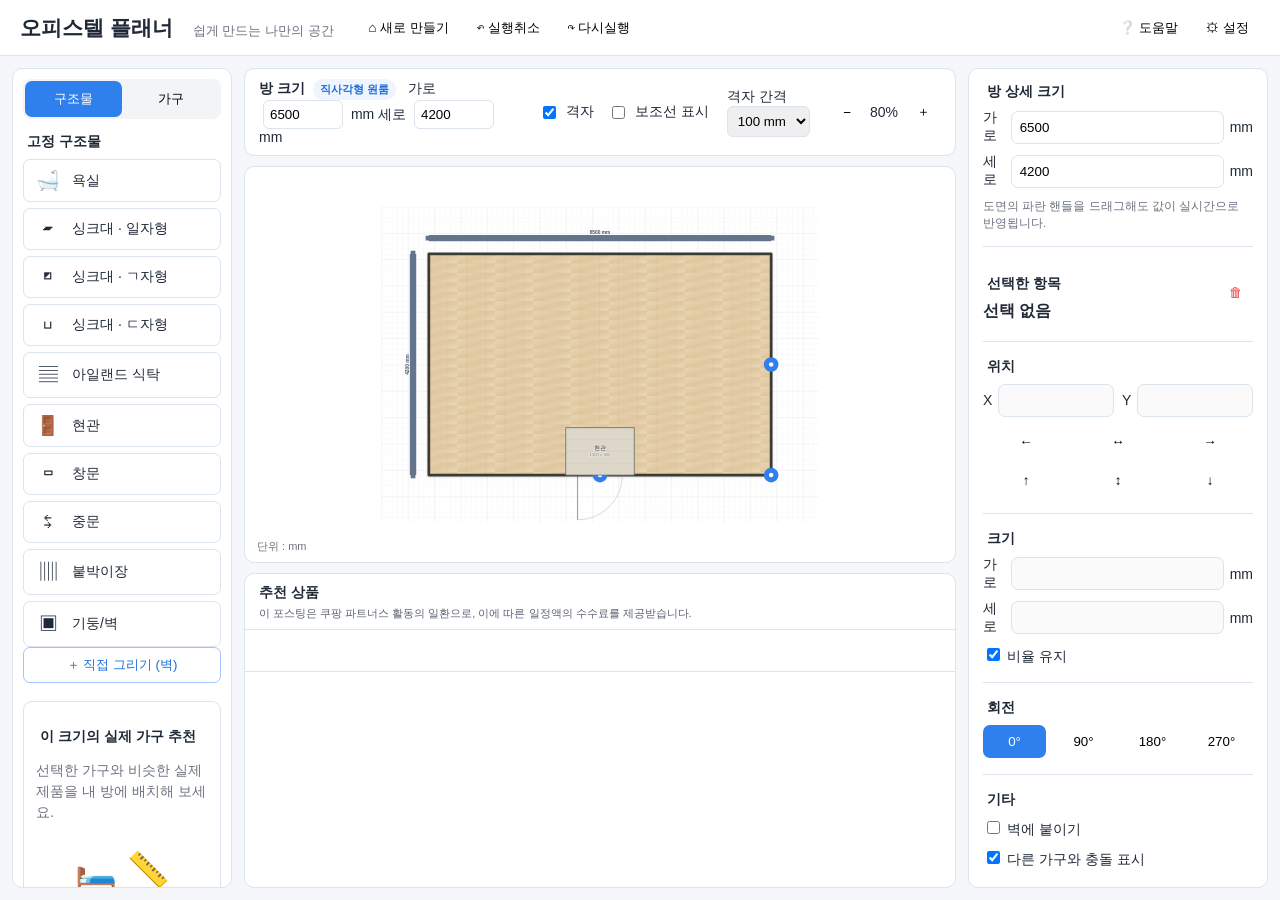
==== index.html @ 5dcb65b9 "Add files via upload" ====
<!doctype html>
<html lang="ko">
<head>
  <meta charset="utf-8" />
  <meta name="viewport" content="width=device-width, initial-scale=1" />
  <title>오피스텔 플래너</title>
  <link rel="stylesheet" href="style.css" />
</head>
<body>
  <header class="topbar">
    <div class="brand">오피스텔 플래너 <span>쉽게 만드는 나만의 공간</span></div>
    <nav class="top-actions">
      <button data-action="new">⌂ 새로 만들기</button>
      <button data-action="undo">↶ 실행취소</button>
      <button data-action="redo">↷ 다시실행</button>
    </nav>
    <div class="top-right">
      <button>❔ 도움말</button><button>⚙ 설정</button>
    </div>
  </header>

  <main class="app-shell">
    <aside class="left-panel panel">
      <div class="segmented"><button class="active" data-tab="structure">구조물</button><button data-tab="furniture">가구</button></div>
      <section id="structureTab">
        <h3>고정 구조물</h3>
        <div class="tool-list" id="structureTools"></div>
      </section>
      <section id="furnitureTab" class="hidden">
        <h3>가구</h3>
        <div class="tool-list" id="furnitureTools"></div>
      </section>
      <button class="outline wide" id="drawWallBtn">＋ 직접 그리기 (벽)</button>

      <div class="recommend-box">
        <h3>이 크기의 실제 가구 추천</h3>
        <p>선택한 가구와 비슷한 실제 제품을 내 방에 배치해 보세요.</p>
        <div class="bed-sketch">🛏️ 📏</div>
        <small>제휴 : 쿠팡 파트너스 ⓘ</small>
      </div>
    </aside>

    <section class="workspace">
      <div class="controlbar panel">
        <div><b>방 크기</b> <span class="room-type-badge" id="roomTypeLabel">직사각형 원룸</span> 가로 <input id="roomW" type="number" value="6500"> mm 세로 <input id="roomH" type="number" value="4200"> mm</div>
        <div id="lshapeControls" class="lshape-controls hidden">
          <b>ㄱ자 꺾임</b>
          <label>X <input id="notchX" type="number" step="10" value="3430"> mm</label>
          <label>Y <input id="notchY" type="number" step="10" value="1950"> mm</label>
        </div>
        <label><input id="gridToggle" type="checkbox" checked> 격자</label>
        <label class="guide-toggle"><input id="guideToggle" type="checkbox"> 보조선 표시</label>
        <label>격자 간격 <select id="gridSize"><option value="100">100 mm</option><option value="250">250 mm</option><option value="500">500 mm</option></select></label>
        <div class="zoom"><button id="zoomOut">−</button><span id="zoomLabel">100%</span><button id="zoomIn">＋</button></div>
      </div>

      <div class="canvas-wrap panel">
        <div id="canvasViewport">
          <svg id="floorSvg" xmlns="http://www.w3.org/2000/svg" viewBox="0 0 5200 7200" aria-label="도면 편집 영역">
            <defs>
              <pattern id="smallGrid" width="100" height="100" patternUnits="userSpaceOnUse"><path d="M 100 0 L 0 0 0 100" fill="none" stroke="#e9eef5" stroke-width="8"/></pattern>
              <pattern id="grid" width="500" height="500" patternUnits="userSpaceOnUse"><rect width="500" height="500" fill="url(#smallGrid)"/><path d="M 500 0 L 0 0 0 500" fill="none" stroke="#d8e1ec" stroke-width="12"/></pattern>
              <!-- 디테일 렌더 테스트: 바닥/가구용 패턴과 입체감 -->
              <linearGradient id="woodBase" x1="0" y1="0" x2="1" y2="1">
                <stop offset="0%" stop-color="#ead7b5"/>
                <stop offset="50%" stop-color="#dfc79f"/>
                <stop offset="100%" stop-color="#ecd9b9"/>
              </linearGradient>
              <pattern id="woodFloor" width="720" height="180" patternUnits="userSpaceOnUse">
                <rect width="720" height="180" fill="url(#woodBase)"/>
                <path d="M0 3 H720 M0 177 H720 M180 0 V180 M540 0 V180" stroke="#c5a77a" stroke-width="7" opacity=".35"/>
                <path d="M25 55 C140 18 250 95 360 48 S585 25 690 72 M70 130 C210 95 330 150 485 115 S630 92 705 125" fill="none" stroke="#b58f5c" stroke-width="5" opacity=".18"/>
              </pattern>
              <linearGradient id="linenGrad" x1="0" y1="0" x2="0" y2="1">
                <stop offset="0%" stop-color="#fffdf8"/>
                <stop offset="100%" stop-color="#e8e1d6"/>
              </linearGradient>
              <linearGradient id="sofaGrad" x1="0" y1="0" x2="0" y2="1">
                <stop offset="0%" stop-color="#eee7da"/>
                <stop offset="100%" stop-color="#cfc3b1"/>
              </linearGradient>
              <linearGradient id="woodFurniture" x1="0" y1="0" x2="1" y2="1">
                <stop offset="0%" stop-color="#d4ae78"/>
                <stop offset="55%" stop-color="#b98855"/>
                <stop offset="100%" stop-color="#9f6f43"/>
              </linearGradient>
              <filter id="furnitureShadow" x="-20%" y="-20%" width="140%" height="150%">
                <feDropShadow dx="0" dy="22" stdDeviation="24" flood-color="#30281f" flood-opacity=".24"/>
              </filter>
              <filter id="softInner" x="-10%" y="-10%" width="120%" height="120%">
                <feDropShadow dx="0" dy="8" stdDeviation="10" flood-color="#7c6a55" flood-opacity=".18"/>
              </filter>
            </defs>
            <rect id="gridBg" width="5200" height="7200" fill="url(#grid)"/>
            <g id="roomLayer"></g>
            <g id="itemLayer"></g>
          </svg>
        </div>
        <div class="unit-note">단위 : mm</div>
      </div>

      <div class="bottom-panel panel">
        <div class="product-panel-head">
          <h3>추천 상품</h3>
          <p class="affiliate-notice">이 포스팅은 쿠팡 파트너스 활동의 일환으로, 이에 따른 일정액의 수수료를 제공받습니다.</p>
        </div>
        <div class="product-tabs" id="productTabs"></div>
        <div class="product-row" id="productRow"></div>
      </div>
    </section>

    <aside class="right-panel panel">
      <div class="room-detail-card">
        <h3>방 상세 크기</h3>
        <div class="room-size-grid">
          <label>가로 <input id="detailRoomW" type="number" step="10"> mm</label>
          <label>세로 <input id="detailRoomH" type="number" step="10"> mm</label>
        </div>
        <div id="detailLshapeControls" class="detail-lshape hidden">
          <label>꺾임 X <input id="detailNotchX" type="number" step="10"> mm</label>
          <label>꺾임 Y <input id="detailNotchY" type="number" step="10"> mm</label>
        </div>
        <small class="room-detail-help">도면의 파란 핸들을 드래그해도 값이 실시간으로 반영됩니다.</small>
      </div>

      <div class="property-card">
        <div class="prop-head"><div><h3>선택한 항목</h3><strong id="selectedName">침대</strong><div id="selectedSize">1500 x 2000 mm</div></div><button class="danger" id="deleteBtn">🗑</button></div>
        <hr>
        <h3>위치</h3>
        <div class="xy-row"><label>X <input id="posX" type="number"></label><label>Y <input id="posY" type="number"></label></div>
        <div class="align-row"><button data-align="left">←</button><button data-align="centerX">↔</button><button data-align="right">→</button><button data-align="top">↑</button><button data-align="centerY">↕</button><button data-align="bottom">↓</button></div>
        <hr>
        <h3>크기</h3>
        <label class="field">가로 <input id="itemW" type="number"> mm</label>
        <label class="field">세로 <input id="itemH" type="number"> mm</label>
        <label class="check"><input id="ratioLock" type="checkbox" checked> 비율 유지</label>
        <hr>
        <h3>회전</h3>
        <div class="rotation-row"><button data-rot="0" class="active">0°</button><button data-rot="90">90°</button><button data-rot="180">180°</button><button data-rot="270">270°</button></div>
        <hr>
        <h3>기타</h3>
        <label class="check"><input id="snapWall" type="checkbox"> 벽에 붙이기</label>
        <label class="check"><input id="collisionToggle" type="checkbox" checked> 다른 가구와 충돌 표시</label>
      </div>
      <div class="placed-list">
        <h3>배치한 가구 목록</h3>
        <ol id="placedList"></ol>
        <div class="summary"><b id="furnitureCount">총 가구 0개</b><button class="primary wide">배치 결과 확인하기 ›</button></div>
      </div>
    </aside>
  </main>

  <div class="template-modal hidden" id="templateModal" role="dialog" aria-modal="true" aria-labelledby="templateModalTitle">
    <div class="template-modal-backdrop" data-template-close></div>
    <div class="template-dialog panel">
      <div class="template-head">
        <div>
          <h2 id="templateModalTitle">새 도면 만들기</h2>
          <p>기본 형태를 고른 뒤 내부 벽과 구조물을 개별적으로 수정할 수 있습니다.</p>
        </div>
        <button type="button" class="template-close" data-template-close aria-label="닫기">✕</button>
      </div>

      <div class="template-grid" id="templateGrid">
        <button type="button" class="template-card active" data-template="rectangle">
          <span class="template-preview rectangle"><i></i></span>
          <strong>직사각형 원룸</strong>
          <small>가장 기본적인 원룸 구조</small>
        </button>
        <button type="button" class="template-card" data-template="lshape">
          <span class="template-preview lshape"><i></i></span>
          <strong>ㄱ자형 원룸</strong>
          <small>한쪽 공간이 꺾여 있는 구조</small>
        </button>
        <button type="button" class="template-card" data-template="oneHalf">
          <span class="template-preview onehalf"><i></i></span>
          <strong>1.5룸</strong>
          <small>침실 공간이 일부 분리된 구조</small>
        </button>
        <button type="button" class="template-card" data-template="twoRoom">
          <span class="template-preview tworoom"><i></i></span>
          <strong>투룸</strong>
          <small>방과 생활공간을 나누는 구조</small>
        </button>
        <button type="button" class="template-card" data-template="blank">
          <span class="template-preview blank"><i></i></span>
          <strong>빈 도면</strong>
          <small>구조물 없이 직접 시작</small>
        </button>
      </div>

      <div class="template-size">
        <label>전체 가로 <input id="templateW" type="number" min="1500" step="10" value="6500"> mm</label>
        <label>전체 세로 <input id="templateH" type="number" min="1500" step="10" value="4200"> mm</label>
      </div>

      <div class="template-actions">
        <button type="button" data-template-close>취소</button>
        <button type="button" class="primary" id="createTemplateBtn">도면 만들기</button>
      </div>
    </div>
  </div>


  <div id="itemContextMenu" class="context-menu hidden" role="menu" aria-hidden="true">
    <button type="button" data-context-action="rotateLeft">↶ 왼쪽 90° 회전</button>
    <button type="button" data-context-action="rotateRight">↷ 오른쪽 90° 회전</button>
    <div class="context-menu-separator hidden" data-flip-separator></div>
    <button type="button" class="hidden" data-context-action="flipHorizontal">↔ 좌우 반전</button>
    <div class="context-menu-separator"></div>
    <button type="button" class="context-danger" data-context-action="delete">삭제</button>
  </div>


  <div id="roomContextMenu" class="context-menu hidden" role="menu" aria-hidden="true">
    <button type="button" data-room-context-action="rotateLeft">↶ 방 왼쪽 90° 회전</button>
    <button type="button" data-room-context-action="rotateRight">↷ 방 오른쪽 90° 회전</button>
    <div class="context-menu-separator"></div>
    <button type="button" data-room-context-action="flipHorizontal">↔ 방 좌우 반전</button>
  </div>

  <script src="localProductApi.js"></script>
  <script src="d1ProductApi.js"></script>
  <script src="app.js"></script>
</body>
</html>
---- style.css ----
:root{--blue:#2f80ed;--border:#dbe3ec;--text:#1f2937;--muted:#6b7280;--bg:#f5f7fb;--panel:#fff;--danger:#ef4444}
*{box-sizing:border-box}
body{margin:0;font-family:Arial,'Noto Sans KR',sans-serif;color:var(--text);background:var(--bg);font-size:14px}
.topbar{height:56px;background:#fff;border-bottom:1px solid var(--border);display:flex;align-items:center;gap:24px;padding:0 20px;position:sticky;top:0;z-index:20}
.brand{font-size:21px;font-weight:800;white-space:nowrap}.brand span{font-size:13px;color:var(--muted);font-weight:500;margin-left:14px}
.top-actions,.top-right{display:flex;gap:6px;align-items:center}.top-actions{flex:1}
.topbar button,.controlbar button,.panel button{border:1px solid transparent;background:transparent;border-radius:7px;padding:8px 10px;cursor:pointer}.topbar button:hover,.panel button:hover{background:#f1f5f9}.primary{background:var(--blue)!important;color:#fff!important}
.app-shell{display:grid;grid-template-columns:220px minmax(700px,1fr) 300px;gap:12px;padding:12px;height:calc(100vh - 56px);overflow:hidden}
.panel{background:var(--panel);border:1px solid var(--border);border-radius:10px}.left-panel,.right-panel{overflow:auto}.left-panel{padding:10px}
.segmented{display:grid;grid-template-columns:1fr 1fr;background:#f3f4f6;border-radius:8px;padding:2px}.segmented .active{background:var(--blue);color:#fff}
.left-panel h3,.right-panel h3{font-size:14px;margin:14px 4px 8px}.tool-list{display:grid;gap:6px}.tool-item{border:1px solid var(--border);border-radius:7px;padding:9px 10px;background:#fff;cursor:pointer;display:flex;align-items:center;gap:10px}.tool-item:hover{border-color:var(--blue);background:#f5f9ff}.tool-icon{width:28px;text-align:center;font-size:19px}.hidden{display:none!important}.outline{border-color:#9fc5ff!important;color:#1f6fda!important}.wide{width:100%}
.recommend-box{border:1px solid var(--border);border-radius:9px;margin-top:18px;padding:12px}.recommend-box p{color:var(--muted);line-height:1.5}.bed-sketch{font-size:34px;text-align:center;padding:12px}
.workspace{display:grid;grid-template-rows:auto minmax(0,1fr) 315px;gap:10px;min-width:0;min-height:0}.controlbar{display:flex;align-items:center;gap:18px;padding:10px 14px}.controlbar input{width:80px;padding:6px;border:1px solid var(--border);border-radius:6px;margin:0 4px}.controlbar select{padding:6px;border:1px solid var(--border);border-radius:6px}.zoom{margin-left:auto;display:flex;align-items:center;gap:8px}.room-type-badge{display:inline-block;padding:3px 7px;margin:0 8px 0 4px;border-radius:999px;background:#eef5ff;color:#1f6fda;font-size:11px;font-weight:700}
.canvas-wrap{position:relative;overflow:hidden;background:#fff;min-height:0}.canvas-wrap #canvasViewport{width:100%;height:100%;transform-origin:center center}.canvas-wrap svg{width:100%;height:100%;display:block;touch-action:none;user-select:none}.unit-note{position:absolute;left:12px;bottom:8px;color:var(--muted);font-size:11px}
.bottom-panel{overflow:hidden}.product-panel-head{padding:10px 14px 7px;border-bottom:1px solid var(--border)}.product-panel-head h3{margin:0 0 4px;font-size:14px}.affiliate-notice{margin:0;font-size:11px;line-height:1.45;color:#596273}.product-tabs{height:42px;border-bottom:1px solid var(--border);display:flex;gap:4px;padding:0 12px}.product-tabs button{border-radius:0;border-bottom:2px solid transparent}.product-tabs .active{color:var(--blue);border-bottom-color:var(--blue);font-weight:700}.product-row{display:flex;gap:10px;padding:10px 14px;overflow-x:auto;overflow-y:hidden;height:215px}.product-card{min-width:170px;width:170px;height:195px;border:1px solid var(--border);border-radius:8px;padding:8px;background:#fff;box-sizing:border-box;display:flex;flex-direction:column}.product-img{height:82px;border-radius:6px;background:#f8fafc;display:grid;place-items:center;font-size:11px;overflow:hidden}.product-card h4{font-size:12px;margin:6px 0 2px;white-space:nowrap;overflow:hidden;text-overflow:ellipsis}.product-card .meta{font-size:11px;color:var(--muted)}.product-card .price{font-weight:800;margin:4px 0}.product-card .actions{display:flex;gap:5px;margin-top:auto}.product-card .actions button{font-size:11px;padding:5px;border-color:#bcd5ff;color:#1f6fda}
.right-panel{padding:14px}.prop-head{display:flex;justify-content:space-between}.prop-head strong{font-size:16px;display:block;margin:8px 0 3px}.danger{color:var(--danger)!important}.xy-row{display:grid;grid-template-columns:1fr 1fr;gap:8px}.xy-row label,.field{display:flex;align-items:center;gap:6px}.right-panel input[type=number]{width:100%;padding:8px;border:1px solid var(--border);border-radius:7px}.align-row,.rotation-row{display:grid;grid-template-columns:repeat(3,1fr);gap:6px;margin-top:8px}.rotation-row{grid-template-columns:repeat(4,1fr)}.rotation-row .active{background:var(--blue);color:white}.field{margin:8px 0}.check{display:block;margin:9px 0}.right-panel hr{border:0;border-top:1px solid var(--border);margin:16px 0}.placed-list{border-top:1px solid var(--border);margin-top:18px;padding-top:12px}.placed-list ol{padding-left:25px;min-height:100px}.summary{display:grid;gap:10px;margin-top:12px}
.floor-room{fill:url(#woodFloor);stroke:#3d3933;stroke-width:52;stroke-linejoin:round;filter:drop-shadow(0 18px 18px rgba(55,47,38,.16))}.room-part{stroke:#444;stroke-width:18}.item{cursor:grab}.item.selected .select-outline{display:block}.select-outline{fill:none;stroke:#2f80ed;stroke-width:18;stroke-dasharray:36 18;display:none;pointer-events:none}.item-label{font-size:110px;font-weight:700;text-anchor:middle;pointer-events:none}.item-size{font-size:80px;text-anchor:middle;pointer-events:none}.collision{stroke:#ef4444!important;stroke-width:26!important}
.wall-detail{fill:#333;stroke:#111;stroke-width:8}
/* 새 도면 템플릿 모달 */
.template-modal{position:fixed;inset:0;z-index:100;display:grid;place-items:center;padding:20px}.template-modal-backdrop{position:absolute;inset:0;background:rgba(15,23,42,.45)}.template-dialog{position:relative;width:min(820px,calc(100vw - 40px));padding:20px;box-shadow:0 20px 50px rgba(15,23,42,.2)}.template-head{display:flex;justify-content:space-between;gap:20px;align-items:flex-start}.template-head h2{margin:0 0 6px;font-size:20px}.template-head p{margin:0;color:var(--muted)}.template-close{font-size:18px}.template-grid{display:grid;grid-template-columns:repeat(5,1fr);gap:10px;margin:20px 0}.template-card{border:1px solid var(--border)!important;background:#fff!important;padding:12px!important;text-align:left;display:grid;gap:6px}.template-card:hover,.template-card.active{border-color:var(--blue)!important;background:#f5f9ff!important;box-shadow:inset 0 0 0 1px var(--blue)}.template-card strong{font-size:13px}.template-card small{color:var(--muted);line-height:1.35}.template-preview{height:92px;border:1px solid #e3e8ef;border-radius:7px;background:#fafafa;display:block;position:relative;overflow:hidden}.template-preview i{position:absolute;background:#f5dfb8;border:3px solid #333}.template-preview.rectangle i,.template-preview.blank i{left:25%;top:13%;width:50%;height:74%}.template-preview.lshape i{left:21%;top:14%;width:58%;height:72%;clip-path:polygon(0 0,62% 0,62% 38%,100% 38%,100% 100%,0 100%)}.template-preview.onehalf i,.template-preview.tworoom i{left:25%;top:13%;width:50%;height:74%}.template-preview.onehalf::after{content:'';position:absolute;left:50%;top:13%;width:3px;height:38%;background:#333}.template-preview.tworoom::before,.template-preview.tworoom::after{content:'';position:absolute;left:50%;width:3px;background:#333}.template-preview.tworoom::before{top:13%;height:27%}.template-preview.tworoom::after{top:54%;height:33%}.template-size{display:flex;gap:18px;padding:14px;background:#f8fafc;border-radius:8px}.template-size label{display:flex;align-items:center;gap:7px}.template-size input{width:100px;padding:8px;border:1px solid var(--border);border-radius:7px}.template-actions{display:flex;justify-content:flex-end;gap:8px;margin-top:16px}.template-actions button{border:1px solid var(--border);background:#fff;border-radius:7px;padding:9px 16px;cursor:pointer}
@media(max-width:1180px){.app-shell{grid-template-columns:190px minmax(600px,1fr)}.right-panel{display:none}.workspace{grid-column:2}.brand span{display:none}.template-grid{grid-template-columns:repeat(3,1fr)}}
@media(max-width:820px){.app-shell{grid-template-columns:1fr;height:auto;overflow:visible}.left-panel,.workspace{grid-column:1}.left-panel{max-height:none}.top-actions{display:none}.workspace{grid-template-rows:auto 560px 315px}.app-shell{padding:8px}.controlbar{flex-wrap:wrap}.top-right button:not(.primary){display:none}.template-grid{grid-template-columns:repeat(2,1fr)}.template-size{flex-direction:column}}


/* 선택 아이템 리사이즈 핸들 */
.resize-handle{display:none;fill:#fff;stroke:#2f80ed;stroke-width:16;vector-effect:non-scaling-stroke;cursor:nwse-resize;pointer-events:all}
.item.selected .resize-handle{display:block}
.resize-handle[data-corner="ne"],.resize-handle[data-corner="sw"]{cursor:nesw-resize}
.item.resizing{cursor:default}
.item.resizing .select-outline{stroke-dasharray:none}

/* 아이템 우클릭 메뉴 */
.context-menu{position:fixed;z-index:300;min-width:178px;padding:6px;background:#fff;border:1px solid var(--border);border-radius:9px;box-shadow:0 12px 30px rgba(15,23,42,.18)}
.context-menu button{width:100%;display:block;text-align:left;border:0;background:#fff;border-radius:6px;padding:9px 11px;cursor:pointer;color:var(--text);font-size:13px}
.context-menu button:hover{background:#f1f5f9}
.context-menu-separator{height:1px;background:var(--border);margin:5px 3px}
.context-menu .context-danger{color:var(--danger)}

/* ㄱ자형 꺾임 조절 */
.lshape-controls{display:flex;align-items:center;gap:8px;padding:4px 8px;border-left:1px solid var(--border)}
.lshape-controls.hidden{display:none!important}
.lshape-controls label{display:flex;align-items:center;gap:4px;white-space:nowrap}
.lshape-controls input{width:76px!important}
.notch-handle{fill:#fff;stroke:#2f80ed;stroke-width:14;vector-effect:non-scaling-stroke;cursor:nwse-resize;pointer-events:all}
.notch-handle:hover{fill:#eef5ff}


/* 방 크기 직접 조절 + 치수선 */
.room-detail-card{padding-bottom:14px;border-bottom:1px solid var(--border);margin-bottom:14px}
.room-detail-card h3{margin-top:0}
.room-size-grid,.detail-lshape{display:grid;grid-template-columns:1fr;gap:8px}
.room-size-grid label,.detail-lshape label{display:flex;align-items:center;gap:6px}
.room-detail-help{display:block;color:var(--muted);line-height:1.45;margin-top:9px}
.detail-lshape{margin-top:8px}
.room-resize-handle{fill:#fff;stroke:#2f80ed;stroke-width:12;vector-effect:non-scaling-stroke;pointer-events:all}
.room-resize-handle[data-axis="w"]{cursor:ew-resize}
.room-resize-handle[data-axis="h"]{cursor:ns-resize}
.room-resize-handle[data-axis="both"]{cursor:nwse-resize}
.room-dimension-line{stroke:#64748b;stroke-width:8;vector-effect:non-scaling-stroke;pointer-events:none}
.room-dimension-tick{stroke:#64748b;stroke-width:8;vector-effect:non-scaling-stroke;pointer-events:none}
.room-dimension-text{font-size:92px;font-weight:700;fill:#475569;text-anchor:middle;dominant-baseline:middle;pointer-events:none}
.room-dimension-sub{font-size:76px;font-weight:600;fill:#64748b;text-anchor:middle;dominant-baseline:middle;pointer-events:none}

/* 방 바닥 우클릭으로 전체 도면 회전 */
.floor-room{cursor:context-menu}


/* 선택 컨트롤 ↔ 벽/다른 컨트롤 거리 보조선 */
.guide-toggle{white-space:nowrap}
.measurement-guides{pointer-events:none}
.measure-guide-line{
  stroke:#ef4444;
  stroke-width:3.5;
  stroke-dasharray:12 9;
  vector-effect:non-scaling-stroke;
  pointer-events:none
}
.measure-guide-tick{
  stroke:#ef4444;
  stroke-width:3.5;
  vector-effect:non-scaling-stroke;
  pointer-events:none
}
.measure-guide-label-bg{
  fill:rgba(255,255,255,.94);
  stroke:#fecaca;
  stroke-width:2.5;
  vector-effect:non-scaling-stroke
}
.measure-guide-label{
  fill:#b91c1c;
  font-size:84px;
  font-weight:800;
  text-anchor:middle;
  dominant-baseline:middle
}

/* 상단 체크박스: 체크박스와 라벨 문구는 가깝게, 옵션 그룹 간 간격은 controlbar gap 유지 */
.controlbar > label:has(input[type="checkbox"]){
  display:inline-flex;
  align-items:center;
  gap:10px;
  white-space:nowrap;
}
.controlbar > label:has(input[type="checkbox"]) input[type="checkbox"]{
  width:auto;
  margin:0;
  padding:0;
  flex:0 0 auto;
}

/* 상품 카드에는 상세보기 버튼만 사용 */
.product-card .actions .product-view{width:100%}

.product-img{font-size:11px;color:var(--muted);overflow:hidden}.product-img img{width:100%;height:100%;object-fit:contain;display:block}.product-load-error{padding:20px;color:var(--muted)}

/* 디테일 렌더 테스트 */
.item-label{fill:#413b34;paint-order:stroke;stroke:rgba(255,255,255,.82);stroke-width:22px;stroke-linejoin:round}
.item-size{fill:#5f574d;paint-order:stroke;stroke:rgba(255,255,255,.78);stroke-width:18px;stroke-linejoin:round}
.item:not(.selected) .item-label,.item:not(.selected) .item-size{opacity:.72}
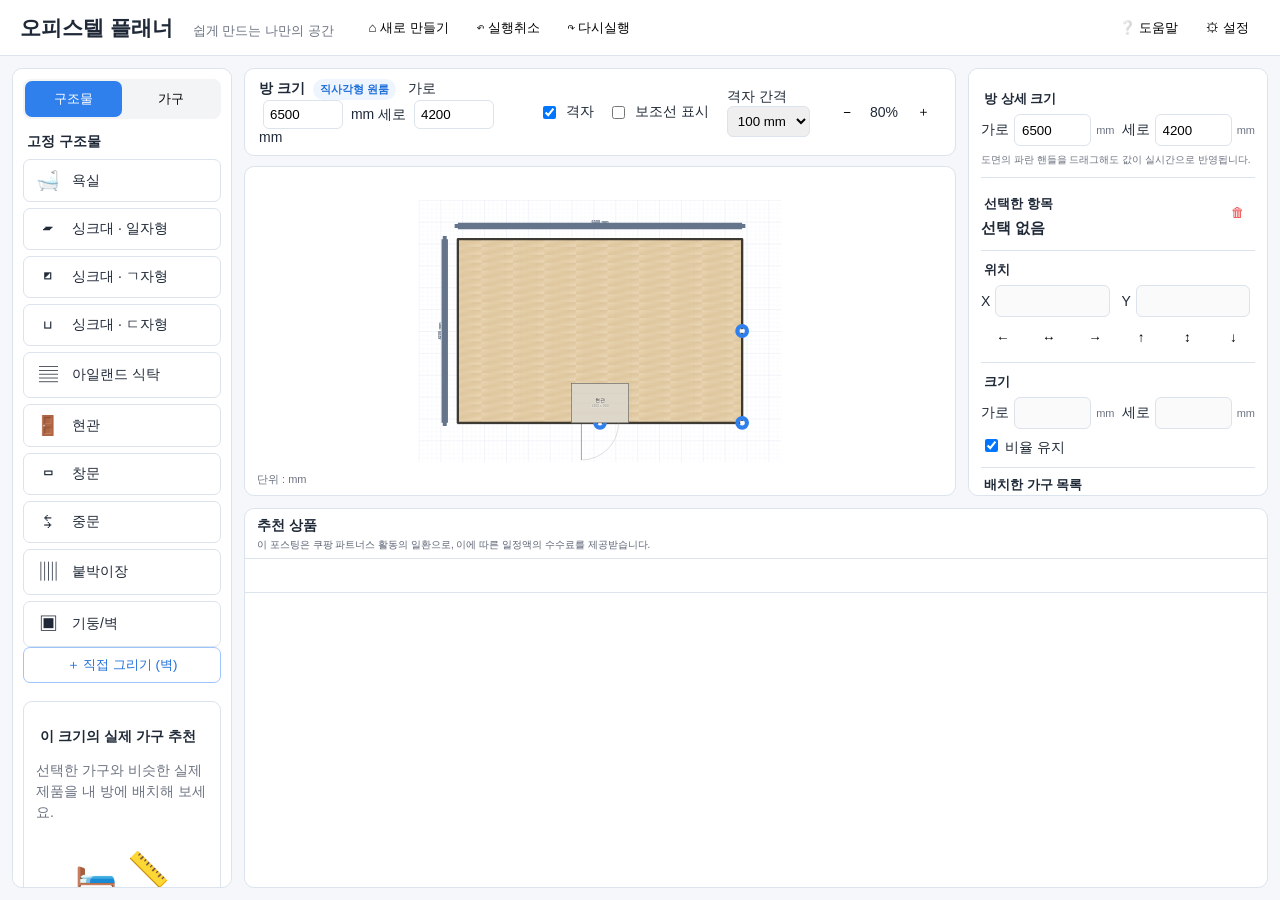
==== commit 8d711c7f: "Add files via upload" ====
--- a/index.html
+++ b/index.html
@@ -99,22 +99,14 @@
         <div class="unit-note">단위 : mm</div>
       </div>
 
-      <div class="bottom-panel panel">
-        <div class="product-panel-head">
-          <h3>추천 상품</h3>
-          <p class="affiliate-notice">이 포스팅은 쿠팡 파트너스 활동의 일환으로, 이에 따른 일정액의 수수료를 제공받습니다.</p>
-        </div>
-        <div class="product-tabs" id="productTabs"></div>
-        <div class="product-row" id="productRow"></div>
-      </div>
     </section>
 
     <aside class="right-panel panel">
-      <div class="room-detail-card">
+      <div class="room-detail-card compact-section">
         <h3>방 상세 크기</h3>
-        <div class="room-size-grid">
-          <label>가로 <input id="detailRoomW" type="number" step="10"> mm</label>
-          <label>세로 <input id="detailRoomH" type="number" step="10"> mm</label>
+        <div class="compact-pair room-size-grid">
+          <label><span>가로</span><input id="detailRoomW" type="number" step="10"><em>mm</em></label>
+          <label><span>세로</span><input id="detailRoomH" type="number" step="10"><em>mm</em></label>
         </div>
         <div id="detailLshapeControls" class="detail-lshape hidden">
           <label>꺾임 X <input id="detailNotchX" type="number" step="10"> mm</label>
@@ -123,31 +115,56 @@
         <small class="room-detail-help">도면의 파란 핸들을 드래그해도 값이 실시간으로 반영됩니다.</small>
       </div>
 
-      <div class="property-card">
-        <div class="prop-head"><div><h3>선택한 항목</h3><strong id="selectedName">침대</strong><div id="selectedSize">1500 x 2000 mm</div></div><button class="danger" id="deleteBtn">🗑</button></div>
+      <div class="property-card compact-section">
+        <div class="prop-head">
+          <div>
+            <h3>선택한 항목</h3>
+            <strong id="selectedName">침대</strong>
+            <div id="selectedSize">1500 x 2000 mm</div>
+          </div>
+          <button class="danger" id="deleteBtn">🗑</button>
+        </div>
+
         <hr>
+
         <h3>위치</h3>
-        <div class="xy-row"><label>X <input id="posX" type="number"></label><label>Y <input id="posY" type="number"></label></div>
-        <div class="align-row"><button data-align="left">←</button><button data-align="centerX">↔</button><button data-align="right">→</button><button data-align="top">↑</button><button data-align="centerY">↕</button><button data-align="bottom">↓</button></div>
+        <div class="xy-row compact-pair">
+          <label><span>X</span><input id="posX" type="number"></label>
+          <label><span>Y</span><input id="posY" type="number"></label>
+        </div>
+        <div class="align-row compact-align">
+          <button data-align="left" title="왼쪽">←</button>
+          <button data-align="centerX" title="가로 중앙">↔</button>
+          <button data-align="right" title="오른쪽">→</button>
+          <button data-align="top" title="위">↑</button>
+          <button data-align="centerY" title="세로 중앙">↕</button>
+          <button data-align="bottom" title="아래">↓</button>
+        </div>
+
         <hr>
+
         <h3>크기</h3>
-        <label class="field">가로 <input id="itemW" type="number"> mm</label>
-        <label class="field">세로 <input id="itemH" type="number"> mm</label>
-        <label class="check"><input id="ratioLock" type="checkbox" checked> 비율 유지</label>
-        <hr>
-        <h3>회전</h3>
-        <div class="rotation-row"><button data-rot="0" class="active">0°</button><button data-rot="90">90°</button><button data-rot="180">180°</button><button data-rot="270">270°</button></div>
-        <hr>
-        <h3>기타</h3>
-        <label class="check"><input id="snapWall" type="checkbox"> 벽에 붙이기</label>
-        <label class="check"><input id="collisionToggle" type="checkbox" checked> 다른 가구와 충돌 표시</label>
-      </div>
+        <div class="compact-pair item-size-pair">
+          <label><span>가로</span><input id="itemW" type="number"><em>mm</em></label>
+          <label><span>세로</span><input id="itemH" type="number"><em>mm</em></label>
+        </div>
+        <label class="check compact-check"><input id="ratioLock" type="checkbox" checked> 비율 유지</label>
+      </div>
+
       <div class="placed-list">
         <h3>배치한 가구 목록</h3>
         <ol id="placedList"></ol>
-        <div class="summary"><b id="furnitureCount">총 가구 0개</b><button class="primary wide">배치 결과 확인하기 ›</button></div>
       </div>
     </aside>
+
+    <section class="bottom-panel panel">
+      <div class="product-panel-head">
+        <h3>추천 상품</h3>
+        <p class="affiliate-notice">이 포스팅은 쿠팡 파트너스 활동의 일환으로, 이에 따른 일정액의 수수료를 제공받습니다.</p>
+      </div>
+      <div class="product-tabs" id="productTabs"></div>
+      <div class="product-row" id="productRow"></div>
+    </section>
   </main>
 
   <div class="template-modal hidden" id="templateModal" role="dialog" aria-modal="true" aria-labelledby="templateModalTitle">
--- a/style.css
+++ b/style.css
@@ -1,120 +1,1308 @@
-:root{--blue:#2f80ed;--border:#dbe3ec;--text:#1f2937;--muted:#6b7280;--bg:#f5f7fb;--panel:#fff;--danger:#ef4444}
-*{box-sizing:border-box}
-body{margin:0;font-family:Arial,'Noto Sans KR',sans-serif;color:var(--text);background:var(--bg);font-size:14px}
-.topbar{height:56px;background:#fff;border-bottom:1px solid var(--border);display:flex;align-items:center;gap:24px;padding:0 20px;position:sticky;top:0;z-index:20}
-.brand{font-size:21px;font-weight:800;white-space:nowrap}.brand span{font-size:13px;color:var(--muted);font-weight:500;margin-left:14px}
-.top-actions,.top-right{display:flex;gap:6px;align-items:center}.top-actions{flex:1}
-.topbar button,.controlbar button,.panel button{border:1px solid transparent;background:transparent;border-radius:7px;padding:8px 10px;cursor:pointer}.topbar button:hover,.panel button:hover{background:#f1f5f9}.primary{background:var(--blue)!important;color:#fff!important}
-.app-shell{display:grid;grid-template-columns:220px minmax(700px,1fr) 300px;gap:12px;padding:12px;height:calc(100vh - 56px);overflow:hidden}
-.panel{background:var(--panel);border:1px solid var(--border);border-radius:10px}.left-panel,.right-panel{overflow:auto}.left-panel{padding:10px}
-.segmented{display:grid;grid-template-columns:1fr 1fr;background:#f3f4f6;border-radius:8px;padding:2px}.segmented .active{background:var(--blue);color:#fff}
-.left-panel h3,.right-panel h3{font-size:14px;margin:14px 4px 8px}.tool-list{display:grid;gap:6px}.tool-item{border:1px solid var(--border);border-radius:7px;padding:9px 10px;background:#fff;cursor:pointer;display:flex;align-items:center;gap:10px}.tool-item:hover{border-color:var(--blue);background:#f5f9ff}.tool-icon{width:28px;text-align:center;font-size:19px}.hidden{display:none!important}.outline{border-color:#9fc5ff!important;color:#1f6fda!important}.wide{width:100%}
-.recommend-box{border:1px solid var(--border);border-radius:9px;margin-top:18px;padding:12px}.recommend-box p{color:var(--muted);line-height:1.5}.bed-sketch{font-size:34px;text-align:center;padding:12px}
-.workspace{display:grid;grid-template-rows:auto minmax(0,1fr) 315px;gap:10px;min-width:0;min-height:0}.controlbar{display:flex;align-items:center;gap:18px;padding:10px 14px}.controlbar input{width:80px;padding:6px;border:1px solid var(--border);border-radius:6px;margin:0 4px}.controlbar select{padding:6px;border:1px solid var(--border);border-radius:6px}.zoom{margin-left:auto;display:flex;align-items:center;gap:8px}.room-type-badge{display:inline-block;padding:3px 7px;margin:0 8px 0 4px;border-radius:999px;background:#eef5ff;color:#1f6fda;font-size:11px;font-weight:700}
-.canvas-wrap{position:relative;overflow:hidden;background:#fff;min-height:0}.canvas-wrap #canvasViewport{width:100%;height:100%;transform-origin:center center}.canvas-wrap svg{width:100%;height:100%;display:block;touch-action:none;user-select:none}.unit-note{position:absolute;left:12px;bottom:8px;color:var(--muted);font-size:11px}
-.bottom-panel{overflow:hidden}.product-panel-head{padding:10px 14px 7px;border-bottom:1px solid var(--border)}.product-panel-head h3{margin:0 0 4px;font-size:14px}.affiliate-notice{margin:0;font-size:11px;line-height:1.45;color:#596273}.product-tabs{height:42px;border-bottom:1px solid var(--border);display:flex;gap:4px;padding:0 12px}.product-tabs button{border-radius:0;border-bottom:2px solid transparent}.product-tabs .active{color:var(--blue);border-bottom-color:var(--blue);font-weight:700}.product-row{display:flex;gap:10px;padding:10px 14px;overflow-x:auto;overflow-y:hidden;height:215px}.product-card{min-width:170px;width:170px;height:195px;border:1px solid var(--border);border-radius:8px;padding:8px;background:#fff;box-sizing:border-box;display:flex;flex-direction:column}.product-img{height:82px;border-radius:6px;background:#f8fafc;display:grid;place-items:center;font-size:11px;overflow:hidden}.product-card h4{font-size:12px;margin:6px 0 2px;white-space:nowrap;overflow:hidden;text-overflow:ellipsis}.product-card .meta{font-size:11px;color:var(--muted)}.product-card .price{font-weight:800;margin:4px 0}.product-card .actions{display:flex;gap:5px;margin-top:auto}.product-card .actions button{font-size:11px;padding:5px;border-color:#bcd5ff;color:#1f6fda}
-.right-panel{padding:14px}.prop-head{display:flex;justify-content:space-between}.prop-head strong{font-size:16px;display:block;margin:8px 0 3px}.danger{color:var(--danger)!important}.xy-row{display:grid;grid-template-columns:1fr 1fr;gap:8px}.xy-row label,.field{display:flex;align-items:center;gap:6px}.right-panel input[type=number]{width:100%;padding:8px;border:1px solid var(--border);border-radius:7px}.align-row,.rotation-row{display:grid;grid-template-columns:repeat(3,1fr);gap:6px;margin-top:8px}.rotation-row{grid-template-columns:repeat(4,1fr)}.rotation-row .active{background:var(--blue);color:white}.field{margin:8px 0}.check{display:block;margin:9px 0}.right-panel hr{border:0;border-top:1px solid var(--border);margin:16px 0}.placed-list{border-top:1px solid var(--border);margin-top:18px;padding-top:12px}.placed-list ol{padding-left:25px;min-height:100px}.summary{display:grid;gap:10px;margin-top:12px}
-.floor-room{fill:url(#woodFloor);stroke:#3d3933;stroke-width:52;stroke-linejoin:round;filter:drop-shadow(0 18px 18px rgba(55,47,38,.16))}.room-part{stroke:#444;stroke-width:18}.item{cursor:grab}.item.selected .select-outline{display:block}.select-outline{fill:none;stroke:#2f80ed;stroke-width:18;stroke-dasharray:36 18;display:none;pointer-events:none}.item-label{font-size:110px;font-weight:700;text-anchor:middle;pointer-events:none}.item-size{font-size:80px;text-anchor:middle;pointer-events:none}.collision{stroke:#ef4444!important;stroke-width:26!important}
-.wall-detail{fill:#333;stroke:#111;stroke-width:8}
+:root {
+  --blue: #2f80ed;
+  --border: #dbe3ec;
+  --text: #1f2937;
+  --muted: #6b7280;
+  --bg: #f5f7fb;
+  --panel: #fff;
+  --danger: #ef4444
+}
+
+* {
+  box-sizing: border-box
+}
+
+body {
+  margin: 0;
+  font-family: Arial, 'Noto Sans KR', sans-serif;
+  color: var(--text);
+  background: var(--bg);
+  font-size: 14px
+}
+
+.topbar {
+  height: 56px;
+  background: #fff;
+  border-bottom: 1px solid var(--border);
+  display: flex;
+  align-items: center;
+  gap: 24px;
+  padding: 0 20px;
+  position: sticky;
+  top: 0;
+  z-index: 20
+}
+
+.brand {
+  font-size: 21px;
+  font-weight: 800;
+  white-space: nowrap
+}
+
+.brand span {
+  font-size: 13px;
+  color: var(--muted);
+  font-weight: 500;
+  margin-left: 14px
+}
+
+.top-actions,
+.top-right {
+  display: flex;
+  gap: 6px;
+  align-items: center
+}
+
+.top-actions {
+  flex: 1
+}
+
+.topbar button,
+.controlbar button,
+.panel button {
+  border: 1px solid transparent;
+  background: transparent;
+  border-radius: 7px;
+  padding: 8px 10px;
+  cursor: pointer
+}
+
+.topbar button:hover,
+.panel button:hover {
+  background: #f1f5f9
+}
+
+.primary {
+  background: var(--blue) !important;
+  color: #fff !important
+}
+
+.app-shell {
+  display: grid;
+  grid-template-columns: 220px minmax(700px, 1fr) 300px;
+  grid-template-rows: minmax(0, 1fr) 380px;
+  gap: 12px;
+  padding: 12px;
+  height: calc(100vh - 56px);
+  overflow: hidden
+}
+
+.panel {
+  background: var(--panel);
+  border: 1px solid var(--border);
+  border-radius: 10px
+}
+
+.left-panel,
+.right-panel {
+  overflow: auto
+}
+
+.left-panel {
+  padding: 10px
+}
+
+.segmented {
+  display: grid;
+  grid-template-columns: 1fr 1fr;
+  background: #f3f4f6;
+  border-radius: 8px;
+  padding: 2px
+}
+
+.segmented .active {
+  background: var(--blue);
+  color: #fff
+}
+
+.left-panel h3,
+.right-panel h3 {
+  font-size: 14px;
+  margin: 14px 4px 8px
+}
+
+.tool-list {
+  display: grid;
+  gap: 6px
+}
+
+.tool-item {
+  border: 1px solid var(--border);
+  border-radius: 7px;
+  padding: 9px 10px;
+  background: #fff;
+  cursor: pointer;
+  display: flex;
+  align-items: center;
+  gap: 10px
+}
+
+.tool-item:hover {
+  border-color: var(--blue);
+  background: #f5f9ff
+}
+
+.tool-icon {
+  width: 28px;
+  text-align: center;
+  font-size: 19px
+}
+
+.hidden {
+  display: none !important
+}
+
+.outline {
+  border-color: #9fc5ff !important;
+  color: #1f6fda !important
+}
+
+.wide {
+  width: 100%
+}
+
+.recommend-box {
+  border: 1px solid var(--border);
+  border-radius: 9px;
+  margin-top: 18px;
+  padding: 12px
+}
+
+.recommend-box p {
+  color: var(--muted);
+  line-height: 1.5
+}
+
+.bed-sketch {
+  font-size: 34px;
+  text-align: center;
+  padding: 12px
+}
+
+.workspace {
+  grid-column: 2;
+  grid-row: 1;
+  display: grid;
+  grid-template-rows: auto minmax(0, 1fr);
+  gap: 10px;
+  min-width: 0;
+  min-height: 0
+}
+
+.controlbar {
+  display: flex;
+  align-items: center;
+  gap: 18px;
+  padding: 10px 14px
+}
+
+.controlbar input {
+  width: 80px;
+  padding: 6px;
+  border: 1px solid var(--border);
+  border-radius: 6px;
+  margin: 0 4px
+}
+
+.controlbar select {
+  padding: 6px;
+  border: 1px solid var(--border);
+  border-radius: 6px
+}
+
+.zoom {
+  margin-left: auto;
+  display: flex;
+  align-items: center;
+  gap: 8px
+}
+
+.room-type-badge {
+  display: inline-block;
+  padding: 3px 7px;
+  margin: 0 8px 0 4px;
+  border-radius: 999px;
+  background: #eef5ff;
+  color: #1f6fda;
+  font-size: 11px;
+  font-weight: 700
+}
+
+.canvas-wrap {
+  position: relative;
+  overflow: hidden;
+  background: #fff;
+  min-height: 0
+}
+
+.canvas-wrap #canvasViewport {
+  width: 100%;
+  height: 100%;
+  transform-origin: center center
+}
+
+.canvas-wrap svg {
+  width: 100%;
+  height: 100%;
+  display: block;
+  touch-action: none;
+  user-select: none
+}
+
+.unit-note {
+  position: absolute;
+  left: 12px;
+  bottom: 8px;
+  color: var(--muted);
+  font-size: 11px
+}
+
+.bottom-panel {
+  grid-column: 2 / 4;
+  grid-row: 2;
+  overflow: hidden;
+  min-width: 0
+}
+
+.product-panel-head {
+  padding: 8px 12px 6px;
+  border-bottom: 1px solid var(--border)
+}
+
+.product-panel-head h3 {
+  margin: 0 0 3px;
+  font-size: 14px
+}
+
+.affiliate-notice {
+  margin: 0;
+  font-size: 10px;
+  line-height: 1.35;
+  color: #596273
+}
+
+.product-tabs {
+  height: 34px;
+  border-bottom: 1px solid var(--border);
+  display: flex;
+  gap: 4px;
+  padding: 0 10px
+}
+
+.product-tabs button {
+  border-radius: 0;
+  border-bottom: 2px solid transparent;
+  padding: 6px 9px
+}
+
+.product-tabs .active {
+  color: var(--blue);
+  border-bottom-color: var(--blue);
+  font-weight: 700
+}
+
+.product-row {
+  display: flex;
+  align-items: stretch;
+  gap: 12px;
+  padding: 10px 12px;
+  overflow-x: auto;
+  overflow-y: hidden;
+  height: 282px
+}
+
+.product-card {
+  flex: 0 0 350px;
+  width: 350px;
+  height: 264px;
+  border: 1px solid var(--border);
+  border-radius: 8px;
+  padding: 9px;
+  background: #fff;
+  box-sizing: border-box;
+  display: grid;
+  grid-template-columns: 132px minmax(0, 1fr);
+  grid-template-rows: auto auto 1fr;
+  column-gap: 10px;
+  row-gap: 5px
+}
+
+.product-img {
+  grid-column: 1;
+  grid-row: 1 / 4;
+  width: 132px;
+  height: 246px;
+  border-radius: 6px;
+  background: #f8fafc;
+  display: flex;
+  align-items: center;
+  justify-content: center;
+  overflow: hidden;
+  font-size: 11px;
+  color: var(--muted);
+  cursor: pointer
+}
+
+.product-img img {
+  position: static !important;
+  display: block;
+  width: 100%;
+  height: 100%;
+  max-width: 100%;
+  max-height: 100%;
+  object-fit: contain;
+  transform: none !important
+}
+
+.product-card h4 {
+  grid-column: 2;
+  grid-row: 1;
+  font-size: 13px;
+  line-height: 1.35;
+  margin: 4px 0 2px;
+  white-space: normal;
+  overflow: hidden;
+  text-overflow: ellipsis;
+  display: -webkit-box;
+  -webkit-line-clamp: 2;
+  -webkit-box-orient: vertical;
+  max-height: 2.7em;
+  min-height: 2.7em;
+  align-self: start;
+  word-break: keep-all
+}
+
+.product-card .meta {
+  grid-column: 2;
+  grid-row: 2;
+  font-size: 12px;
+  color: var(--muted);
+  margin: 0;
+  line-height: 1.45;
+  align-self: start
+}
+
+.product-card .price {
+  font-weight: 800;
+  margin: 3px 0
+}
+
+.product-card .actions {
+  grid-column: 2;
+  grid-row: 3;
+  display: flex;
+  gap: 5px;
+  align-self: end;
+  margin: 0 0 4px
+}
+
+.product-card .actions button {
+  width: 100%;
+  font-size: 12px;
+  padding: 9px;
+  border-color: #bcd5ff;
+  color: #1f6fda
+}
+
+.right-panel {
+  padding: 14px
+}
+
+.prop-head {
+  display: flex;
+  justify-content: space-between
+}
+
+.prop-head strong {
+  font-size: 16px;
+  display: block;
+  margin: 8px 0 3px
+}
+
+.danger {
+  color: var(--danger) !important
+}
+
+.xy-row {
+  display: grid;
+  grid-template-columns: 1fr 1fr;
+  gap: 8px
+}
+
+.xy-row label,
+.field {
+  display: flex;
+  align-items: center;
+  gap: 6px
+}
+
+.right-panel input[type=number] {
+  width: 100%;
+  padding: 8px;
+  border: 1px solid var(--border);
+  border-radius: 7px
+}
+
+.align-row,
+.rotation-row {
+  display: grid;
+  grid-template-columns: repeat(3, 1fr);
+  gap: 6px;
+  margin-top: 8px
+}
+
+.rotation-row {
+  grid-template-columns: repeat(4, 1fr)
+}
+
+.rotation-row .active {
+  background: var(--blue);
+  color: white
+}
+
+.field {
+  margin: 8px 0
+}
+
+.check {
+  display: block;
+  margin: 9px 0
+}
+
+.right-panel hr {
+  border: 0;
+  border-top: 1px solid var(--border);
+  margin: 16px 0
+}
+
+.placed-list {
+  border-top: 1px solid var(--border);
+  margin-top: 18px;
+  padding-top: 12px
+}
+
+.placed-list ol {
+  padding-left: 25px;
+  min-height: 100px
+}
+
+.summary {
+  display: grid;
+  gap: 10px;
+  margin-top: 12px
+}
+
+.floor-room {
+  fill: url(#woodFloor);
+  stroke: #3d3933;
+  stroke-width: 52;
+  stroke-linejoin: round;
+  filter: drop-shadow(0 18px 18px rgba(55, 47, 38, .16))
+}
+
+.room-part {
+  stroke: #444;
+  stroke-width: 18
+}
+
+.item {
+  cursor: grab
+}
+
+.item.selected .select-outline {
+  display: block
+}
+
+.select-outline {
+  fill: none;
+  stroke: #2f80ed;
+  stroke-width: 18;
+  stroke-dasharray: 36 18;
+  display: none;
+  pointer-events: none
+}
+
+.item-label {
+  font-size: 110px;
+  font-weight: 700;
+  text-anchor: middle;
+  pointer-events: none
+}
+
+.item-size {
+  font-size: 80px;
+  text-anchor: middle;
+  pointer-events: none
+}
+
+.collision {
+  stroke: #ef4444 !important;
+  stroke-width: 26 !important
+}
+
+.wall-detail {
+  fill: #333;
+  stroke: #111;
+  stroke-width: 8
+}
+
 /* 새 도면 템플릿 모달 */
-.template-modal{position:fixed;inset:0;z-index:100;display:grid;place-items:center;padding:20px}.template-modal-backdrop{position:absolute;inset:0;background:rgba(15,23,42,.45)}.template-dialog{position:relative;width:min(820px,calc(100vw - 40px));padding:20px;box-shadow:0 20px 50px rgba(15,23,42,.2)}.template-head{display:flex;justify-content:space-between;gap:20px;align-items:flex-start}.template-head h2{margin:0 0 6px;font-size:20px}.template-head p{margin:0;color:var(--muted)}.template-close{font-size:18px}.template-grid{display:grid;grid-template-columns:repeat(5,1fr);gap:10px;margin:20px 0}.template-card{border:1px solid var(--border)!important;background:#fff!important;padding:12px!important;text-align:left;display:grid;gap:6px}.template-card:hover,.template-card.active{border-color:var(--blue)!important;background:#f5f9ff!important;box-shadow:inset 0 0 0 1px var(--blue)}.template-card strong{font-size:13px}.template-card small{color:var(--muted);line-height:1.35}.template-preview{height:92px;border:1px solid #e3e8ef;border-radius:7px;background:#fafafa;display:block;position:relative;overflow:hidden}.template-preview i{position:absolute;background:#f5dfb8;border:3px solid #333}.template-preview.rectangle i,.template-preview.blank i{left:25%;top:13%;width:50%;height:74%}.template-preview.lshape i{left:21%;top:14%;width:58%;height:72%;clip-path:polygon(0 0,62% 0,62% 38%,100% 38%,100% 100%,0 100%)}.template-preview.onehalf i,.template-preview.tworoom i{left:25%;top:13%;width:50%;height:74%}.template-preview.onehalf::after{content:'';position:absolute;left:50%;top:13%;width:3px;height:38%;background:#333}.template-preview.tworoom::before,.template-preview.tworoom::after{content:'';position:absolute;left:50%;width:3px;background:#333}.template-preview.tworoom::before{top:13%;height:27%}.template-preview.tworoom::after{top:54%;height:33%}.template-size{display:flex;gap:18px;padding:14px;background:#f8fafc;border-radius:8px}.template-size label{display:flex;align-items:center;gap:7px}.template-size input{width:100px;padding:8px;border:1px solid var(--border);border-radius:7px}.template-actions{display:flex;justify-content:flex-end;gap:8px;margin-top:16px}.template-actions button{border:1px solid var(--border);background:#fff;border-radius:7px;padding:9px 16px;cursor:pointer}
-@media(max-width:1180px){.app-shell{grid-template-columns:190px minmax(600px,1fr)}.right-panel{display:none}.workspace{grid-column:2}.brand span{display:none}.template-grid{grid-template-columns:repeat(3,1fr)}}
-@media(max-width:820px){.app-shell{grid-template-columns:1fr;height:auto;overflow:visible}.left-panel,.workspace{grid-column:1}.left-panel{max-height:none}.top-actions{display:none}.workspace{grid-template-rows:auto 560px 315px}.app-shell{padding:8px}.controlbar{flex-wrap:wrap}.top-right button:not(.primary){display:none}.template-grid{grid-template-columns:repeat(2,1fr)}.template-size{flex-direction:column}}
+.template-modal {
+  position: fixed;
+  inset: 0;
+  z-index: 100;
+  display: grid;
+  place-items: center;
+  padding: 20px
+}
+
+.template-modal-backdrop {
+  position: absolute;
+  inset: 0;
+  background: rgba(15, 23, 42, .45)
+}
+
+.template-dialog {
+  position: relative;
+  width: min(820px, calc(100vw - 40px));
+  padding: 20px;
+  box-shadow: 0 20px 50px rgba(15, 23, 42, .2)
+}
+
+.template-head {
+  display: flex;
+  justify-content: space-between;
+  gap: 20px;
+  align-items: flex-start
+}
+
+.template-head h2 {
+  margin: 0 0 6px;
+  font-size: 20px
+}
+
+.template-head p {
+  margin: 0;
+  color: var(--muted)
+}
+
+.template-close {
+  font-size: 18px
+}
+
+.template-grid {
+  display: grid;
+  grid-template-columns: repeat(5, 1fr);
+  gap: 10px;
+  margin: 20px 0
+}
+
+.template-card {
+  border: 1px solid var(--border) !important;
+  background: #fff !important;
+  padding: 12px !important;
+  text-align: left;
+  display: grid;
+  gap: 6px
+}
+
+.template-card:hover,
+.template-card.active {
+  border-color: var(--blue) !important;
+  background: #f5f9ff !important;
+  box-shadow: inset 0 0 0 1px var(--blue)
+}
+
+.template-card strong {
+  font-size: 13px
+}
+
+.template-card small {
+  color: var(--muted);
+  line-height: 1.35
+}
+
+.template-preview {
+  height: 92px;
+  border: 1px solid #e3e8ef;
+  border-radius: 7px;
+  background: #fafafa;
+  display: block;
+  position: relative;
+  overflow: hidden
+}
+
+.template-preview i {
+  position: absolute;
+  background: #f5dfb8;
+  border: 3px solid #333
+}
+
+.template-preview.rectangle i,
+.template-preview.blank i {
+  left: 25%;
+  top: 13%;
+  width: 50%;
+  height: 74%
+}
+
+.template-preview.lshape i {
+  left: 21%;
+  top: 14%;
+  width: 58%;
+  height: 72%;
+  clip-path: polygon(0 0, 62% 0, 62% 38%, 100% 38%, 100% 100%, 0 100%)
+}
+
+.template-preview.onehalf i,
+.template-preview.tworoom i {
+  left: 25%;
+  top: 13%;
+  width: 50%;
+  height: 74%
+}
+
+.template-preview.onehalf::after {
+  content: '';
+  position: absolute;
+  left: 50%;
+  top: 13%;
+  width: 3px;
+  height: 38%;
+  background: #333
+}
+
+.template-preview.tworoom::before,
+.template-preview.tworoom::after {
+  content: '';
+  position: absolute;
+  left: 50%;
+  width: 3px;
+  background: #333
+}
+
+.template-preview.tworoom::before {
+  top: 13%;
+  height: 27%
+}
+
+.template-preview.tworoom::after {
+  top: 54%;
+  height: 33%
+}
+
+.template-size {
+  display: flex;
+  gap: 18px;
+  padding: 14px;
+  background: #f8fafc;
+  border-radius: 8px
+}
+
+.template-size label {
+  display: flex;
+  align-items: center;
+  gap: 7px
+}
+
+.template-size input {
+  width: 100px;
+  padding: 8px;
+  border: 1px solid var(--border);
+  border-radius: 7px
+}
+
+.template-actions {
+  display: flex;
+  justify-content: flex-end;
+  gap: 8px;
+  margin-top: 16px
+}
+
+.template-actions button {
+  border: 1px solid var(--border);
+  background: #fff;
+  border-radius: 7px;
+  padding: 9px 16px;
+  cursor: pointer
+}
+
+@media(max-width:1180px) {
+  .app-shell {
+    grid-template-columns: 190px minmax(600px, 1fr)
+  }
+
+  .right-panel {
+    display: none
+  }
+
+  .workspace {
+    grid-column: 2
+  }
+
+  .brand span {
+    display: none
+  }
+
+  .template-grid {
+    grid-template-columns: repeat(3, 1fr)
+  }
+}
+
+@media(max-width:820px) {
+  .app-shell {
+    grid-template-columns: 1fr;
+    height: auto;
+    overflow: visible
+  }
+
+  .left-panel,
+  .workspace {
+    grid-column: 1
+  }
+
+  .left-panel {
+    max-height: none
+  }
+
+  .top-actions {
+    display: none
+  }
+
+  .workspace {
+    grid-template-rows: auto 560px 315px
+  }
+
+  .app-shell {
+    padding: 8px
+  }
+
+  .controlbar {
+    flex-wrap: wrap
+  }
+
+  .top-right button:not(.primary) {
+    display: none
+  }
+
+  .template-grid {
+    grid-template-columns: repeat(2, 1fr)
+  }
+
+  .template-size {
+    flex-direction: column
+  }
+}
 
 
 /* 선택 아이템 리사이즈 핸들 */
-.resize-handle{display:none;fill:#fff;stroke:#2f80ed;stroke-width:16;vector-effect:non-scaling-stroke;cursor:nwse-resize;pointer-events:all}
-.item.selected .resize-handle{display:block}
-.resize-handle[data-corner="ne"],.resize-handle[data-corner="sw"]{cursor:nesw-resize}
-.item.resizing{cursor:default}
-.item.resizing .select-outline{stroke-dasharray:none}
+.resize-handle {
+  display: none;
+  fill: #fff;
+  stroke: #2f80ed;
+  stroke-width: 16;
+  vector-effect: non-scaling-stroke;
+  cursor: nwse-resize;
+  pointer-events: all
+}
+
+.item.selected .resize-handle {
+  display: block
+}
+
+.resize-handle[data-corner="ne"],
+.resize-handle[data-corner="sw"] {
+  cursor: nesw-resize
+}
+
+.item.resizing {
+  cursor: default
+}
+
+.item.resizing .select-outline {
+  stroke-dasharray: none
+}
 
 /* 아이템 우클릭 메뉴 */
-.context-menu{position:fixed;z-index:300;min-width:178px;padding:6px;background:#fff;border:1px solid var(--border);border-radius:9px;box-shadow:0 12px 30px rgba(15,23,42,.18)}
-.context-menu button{width:100%;display:block;text-align:left;border:0;background:#fff;border-radius:6px;padding:9px 11px;cursor:pointer;color:var(--text);font-size:13px}
-.context-menu button:hover{background:#f1f5f9}
-.context-menu-separator{height:1px;background:var(--border);margin:5px 3px}
-.context-menu .context-danger{color:var(--danger)}
+.context-menu {
+  position: fixed;
+  z-index: 300;
+  min-width: 178px;
+  padding: 6px;
+  background: #fff;
+  border: 1px solid var(--border);
+  border-radius: 9px;
+  box-shadow: 0 12px 30px rgba(15, 23, 42, .18)
+}
+
+.context-menu button {
+  width: 100%;
+  display: block;
+  text-align: left;
+  border: 0;
+  background: #fff;
+  border-radius: 6px;
+  padding: 9px 11px;
+  cursor: pointer;
+  color: var(--text);
+  font-size: 13px
+}
+
+.context-menu button:hover {
+  background: #f1f5f9
+}
+
+.context-menu-separator {
+  height: 1px;
+  background: var(--border);
+  margin: 5px 3px
+}
+
+.context-menu .context-danger {
+  color: var(--danger)
+}
 
 /* ㄱ자형 꺾임 조절 */
-.lshape-controls{display:flex;align-items:center;gap:8px;padding:4px 8px;border-left:1px solid var(--border)}
-.lshape-controls.hidden{display:none!important}
-.lshape-controls label{display:flex;align-items:center;gap:4px;white-space:nowrap}
-.lshape-controls input{width:76px!important}
-.notch-handle{fill:#fff;stroke:#2f80ed;stroke-width:14;vector-effect:non-scaling-stroke;cursor:nwse-resize;pointer-events:all}
-.notch-handle:hover{fill:#eef5ff}
+.lshape-controls {
+  display: flex;
+  align-items: center;
+  gap: 8px;
+  padding: 4px 8px;
+  border-left: 1px solid var(--border)
+}
+
+.lshape-controls.hidden {
+  display: none !important
+}
+
+.lshape-controls label {
+  display: flex;
+  align-items: center;
+  gap: 4px;
+  white-space: nowrap
+}
+
+.lshape-controls input {
+  width: 76px !important
+}
+
+.notch-handle {
+  fill: #fff;
+  stroke: #2f80ed;
+  stroke-width: 14;
+  vector-effect: non-scaling-stroke;
+  cursor: nwse-resize;
+  pointer-events: all
+}
+
+.notch-handle:hover {
+  fill: #eef5ff
+}
 
 
 /* 방 크기 직접 조절 + 치수선 */
-.room-detail-card{padding-bottom:14px;border-bottom:1px solid var(--border);margin-bottom:14px}
-.room-detail-card h3{margin-top:0}
-.room-size-grid,.detail-lshape{display:grid;grid-template-columns:1fr;gap:8px}
-.room-size-grid label,.detail-lshape label{display:flex;align-items:center;gap:6px}
-.room-detail-help{display:block;color:var(--muted);line-height:1.45;margin-top:9px}
-.detail-lshape{margin-top:8px}
-.room-resize-handle{fill:#fff;stroke:#2f80ed;stroke-width:12;vector-effect:non-scaling-stroke;pointer-events:all}
-.room-resize-handle[data-axis="w"]{cursor:ew-resize}
-.room-resize-handle[data-axis="h"]{cursor:ns-resize}
-.room-resize-handle[data-axis="both"]{cursor:nwse-resize}
-.room-dimension-line{stroke:#64748b;stroke-width:8;vector-effect:non-scaling-stroke;pointer-events:none}
-.room-dimension-tick{stroke:#64748b;stroke-width:8;vector-effect:non-scaling-stroke;pointer-events:none}
-.room-dimension-text{font-size:92px;font-weight:700;fill:#475569;text-anchor:middle;dominant-baseline:middle;pointer-events:none}
-.room-dimension-sub{font-size:76px;font-weight:600;fill:#64748b;text-anchor:middle;dominant-baseline:middle;pointer-events:none}
+.room-detail-card {
+  padding-bottom: 14px;
+  border-bottom: 1px solid var(--border);
+  margin-bottom: 14px
+}
+
+.room-detail-card h3 {
+  margin-top: 0
+}
+
+.room-size-grid,
+.detail-lshape {
+  display: grid;
+  grid-template-columns: 1fr;
+  gap: 8px
+}
+
+.room-size-grid label,
+.detail-lshape label {
+  display: flex;
+  align-items: center;
+  gap: 6px
+}
+
+.room-detail-help {
+  display: block;
+  color: var(--muted);
+  line-height: 1.45;
+  margin-top: 9px
+}
+
+.detail-lshape {
+  margin-top: 8px
+}
+
+.room-resize-handle {
+  fill: #fff;
+  stroke: #2f80ed;
+  stroke-width: 12;
+  vector-effect: non-scaling-stroke;
+  pointer-events: all
+}
+
+.room-resize-handle[data-axis="w"] {
+  cursor: ew-resize
+}
+
+.room-resize-handle[data-axis="h"] {
+  cursor: ns-resize
+}
+
+.room-resize-handle[data-axis="both"] {
+  cursor: nwse-resize
+}
+
+.room-dimension-line {
+  stroke: #64748b;
+  stroke-width: 8;
+  vector-effect: non-scaling-stroke;
+  pointer-events: none
+}
+
+.room-dimension-tick {
+  stroke: #64748b;
+  stroke-width: 8;
+  vector-effect: non-scaling-stroke;
+  pointer-events: none
+}
+
+.room-dimension-text {
+  font-size: 92px;
+  font-weight: 700;
+  fill: #475569;
+  text-anchor: middle;
+  dominant-baseline: middle;
+  pointer-events: none
+}
+
+.room-dimension-sub {
+  font-size: 76px;
+  font-weight: 600;
+  fill: #64748b;
+  text-anchor: middle;
+  dominant-baseline: middle;
+  pointer-events: none
+}
 
 /* 방 바닥 우클릭으로 전체 도면 회전 */
-.floor-room{cursor:context-menu}
+.floor-room {
+  cursor: context-menu
+}
 
 
 /* 선택 컨트롤 ↔ 벽/다른 컨트롤 거리 보조선 */
-.guide-toggle{white-space:nowrap}
-.measurement-guides{pointer-events:none}
-.measure-guide-line{
-  stroke:#ef4444;
-  stroke-width:3.5;
-  stroke-dasharray:12 9;
-  vector-effect:non-scaling-stroke;
-  pointer-events:none
-}
-.measure-guide-tick{
-  stroke:#ef4444;
-  stroke-width:3.5;
-  vector-effect:non-scaling-stroke;
-  pointer-events:none
-}
-.measure-guide-label-bg{
-  fill:rgba(255,255,255,.94);
-  stroke:#fecaca;
-  stroke-width:2.5;
-  vector-effect:non-scaling-stroke
-}
-.measure-guide-label{
-  fill:#b91c1c;
-  font-size:84px;
-  font-weight:800;
-  text-anchor:middle;
-  dominant-baseline:middle
+.guide-toggle {
+  white-space: nowrap
+}
+
+.measurement-guides {
+  pointer-events: none
+}
+
+.measure-guide-line {
+  stroke: #ef4444;
+  stroke-width: 3.5;
+  stroke-dasharray: 12 9;
+  vector-effect: non-scaling-stroke;
+  pointer-events: none
+}
+
+.measure-guide-tick {
+  stroke: #ef4444;
+  stroke-width: 3.5;
+  vector-effect: non-scaling-stroke;
+  pointer-events: none
+}
+
+.measure-guide-label-bg {
+  fill: rgba(255, 255, 255, .94);
+  stroke: #fecaca;
+  stroke-width: 2.5;
+  vector-effect: non-scaling-stroke
+}
+
+.measure-guide-label {
+  fill: #b91c1c;
+  font-size: 84px;
+  font-weight: 800;
+  text-anchor: middle;
+  dominant-baseline: middle
 }
 
 /* 상단 체크박스: 체크박스와 라벨 문구는 가깝게, 옵션 그룹 간 간격은 controlbar gap 유지 */
-.controlbar > label:has(input[type="checkbox"]){
-  display:inline-flex;
-  align-items:center;
-  gap:10px;
-  white-space:nowrap;
-}
-.controlbar > label:has(input[type="checkbox"]) input[type="checkbox"]{
-  width:auto;
-  margin:0;
-  padding:0;
-  flex:0 0 auto;
+.controlbar>label:has(input[type="checkbox"]) {
+  display: inline-flex;
+  align-items: center;
+  gap: 10px;
+  white-space: nowrap;
+}
+
+.controlbar>label:has(input[type="checkbox"]) input[type="checkbox"] {
+  width: auto;
+  margin: 0;
+  padding: 0;
+  flex: 0 0 auto;
 }
 
 /* 상품 카드에는 상세보기 버튼만 사용 */
-.product-card .actions .product-view{width:100%}
-
-.product-img{font-size:11px;color:var(--muted);overflow:hidden}.product-img img{width:100%;height:100%;object-fit:contain;display:block}.product-load-error{padding:20px;color:var(--muted)}
+.product-card .actions .product-view {
+  width: 100%
+}
+
+.product-load-error {
+  padding: 20px;
+  color: var(--muted)
+}
 
 /* 디테일 렌더 테스트 */
-.item-label{fill:#413b34;paint-order:stroke;stroke:rgba(255,255,255,.82);stroke-width:22px;stroke-linejoin:round}
-.item-size{fill:#5f574d;paint-order:stroke;stroke:rgba(255,255,255,.78);stroke-width:18px;stroke-linejoin:round}
-.item:not(.selected) .item-label,.item:not(.selected) .item-size{opacity:.72}
+.item-label {
+  fill: #413b34;
+  paint-order: stroke;
+  stroke: rgba(255, 255, 255, .82);
+  stroke-width: 22px;
+  stroke-linejoin: round
+}
+
+.item-size {
+  fill: #5f574d;
+  paint-order: stroke;
+  stroke: rgba(255, 255, 255, .78);
+  stroke-width: 18px;
+  stroke-linejoin: round
+}
+
+.item:not(.selected) .item-label,
+.item:not(.selected) .item-size {
+  opacity: .72
+}
+
+/* === 우측 상세정보 컴팩트 + 추천상품 가로 확장 === */
+.left-panel {
+  grid-column: 1;
+  grid-row: 1 / 3;
+  min-height: 0
+}
+
+.right-panel {
+  grid-column: 3;
+  grid-row: 1;
+  padding: 12px;
+  overflow: auto;
+  min-height: 0
+}
+
+.prop-head {
+  display: flex;
+  justify-content: space-between;
+  gap: 8px
+}
+
+.prop-head strong {
+  font-size: 15px;
+  display: block;
+  margin: 5px 0 2px
+}
+
+.compact-section h3,
+.right-panel h3 {
+  font-size: 13px;
+  margin: 9px 3px 6px
+}
+
+.room-detail-card {
+  padding-bottom: 10px;
+  border-bottom: 1px solid var(--border);
+  margin-bottom: 8px
+}
+
+.compact-pair {
+  display: grid;
+  grid-template-columns: 1fr 1fr;
+  gap: 7px
+}
+
+.compact-pair label {
+  display: grid;
+  grid-template-columns: auto minmax(0, 1fr) auto;
+  align-items: center;
+  gap: 5px;
+  min-width: 0
+}
+
+.compact-pair label>span {
+  white-space: nowrap
+}
+
+.compact-pair em {
+  font-style: normal;
+  font-size: 11px;
+  color: var(--muted)
+}
+
+.right-panel input[type=number] {
+  width: 100%;
+  min-width: 0;
+  height: 32px;
+  padding: 5px 7px;
+  border: 1px solid var(--border);
+  border-radius: 6px
+}
+
+.xy-row {
+  display: grid;
+  grid-template-columns: 1fr 1fr;
+  gap: 7px
+}
+
+.align-row.compact-align {
+  display: grid;
+  grid-template-columns: repeat(6, 1fr);
+  gap: 3px;
+  margin-top: 6px
+}
+
+.align-row.compact-align button {
+  padding: 6px 2px;
+  min-width: 0
+}
+
+.item-size-pair {
+  margin-top: 2px
+}
+
+.check.compact-check {
+  display: block;
+  margin: 7px 0 2px
+}
+
+.right-panel hr {
+  border: 0;
+  border-top: 1px solid var(--border);
+  margin: 10px 0
+}
+
+.room-size-grid,
+.detail-lshape {
+  display: grid;
+  grid-template-columns: 1fr 1fr;
+  gap: 7px
+}
+
+.detail-lshape {
+  margin-top: 7px
+}
+
+.detail-lshape label {
+  display: flex;
+  align-items: center;
+  gap: 5px;
+  font-size: 11px
+}
+
+.room-detail-help {
+  display: block;
+  color: var(--muted);
+  line-height: 1.35;
+  margin-top: 7px;
+  font-size: 10px
+}
+
+.placed-list {
+  border-top: 1px solid var(--border);
+  margin-top: 10px;
+  padding-top: 8px
+}
+
+.placed-list h3 {
+  margin-top: 0
+}
+
+.placed-list ol {
+  padding-left: 22px;
+  margin: 4px 0;
+  min-height: 0;
+  max-height: 220px;
+  overflow: auto;
+  font-size: 11px;
+  line-height: 1.55
+}
+
+.product-card .actions .product-view {
+  width: 100%
+}
+
+.product-load-error {
+  padding: 16px;
+  color: var(--muted)
+}
+
+@media(max-width:1180px) {
+  .app-shell {
+    grid-template-columns: 190px minmax(600px, 1fr);
+    grid-template-rows: minmax(0, 1fr) 380px
+  }
+
+  .left-panel {
+    grid-column: 1;
+    grid-row: 1 / 3
+  }
+
+  .workspace {
+    grid-column: 2;
+    grid-row: 1
+  }
+
+  .bottom-panel {
+    grid-column: 2;
+    grid-row: 2
+  }
+
+  .right-panel {
+    display: none
+  }
+
+  .brand span {
+    display: none
+  }
+}
+
+@media(max-width:820px) {
+  .app-shell {
+    display: grid;
+    grid-template-columns: 1fr;
+    grid-template-rows: auto auto auto;
+    height: auto;
+    overflow: visible;
+    padding: 8px
+  }
+
+  .left-panel {
+    grid-column: 1;
+    grid-row: 1;
+    max-height: none
+  }
+
+  .workspace {
+    grid-column: 1;
+    grid-row: 2;
+    grid-template-rows: auto 560px
+  }
+
+  .bottom-panel {
+    grid-column: 1;
+    grid-row: 3;
+    height: 380px
+  }
+
+  .right-panel {
+    display: none
+  }
+}
+
+.product-img img {
+  cursor: pointer
+}
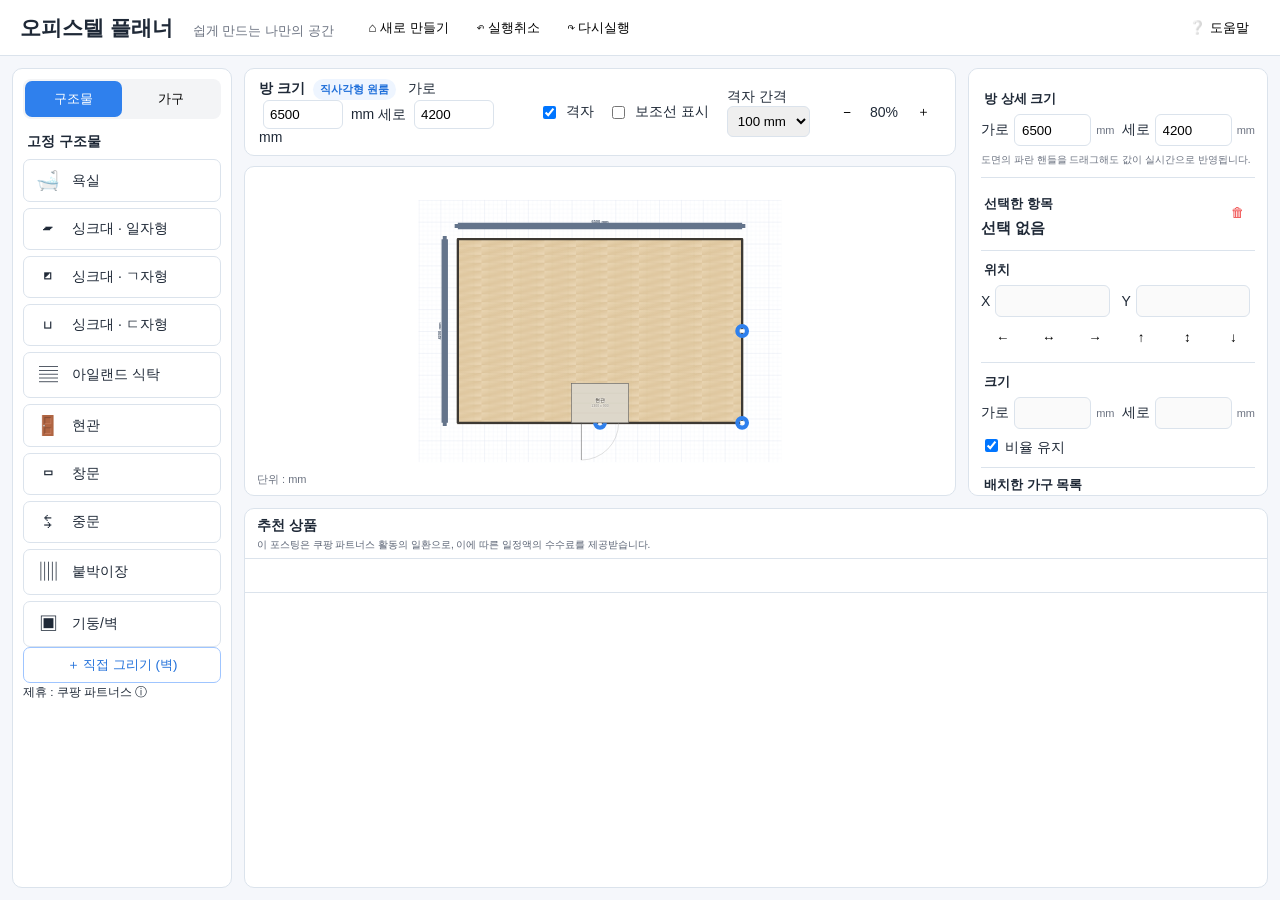
==== commit 288a10ab: "Add files via upload" ====
--- a/index.html
+++ b/index.html
@@ -15,7 +15,7 @@
       <button data-action="redo">↷ 다시실행</button>
     </nav>
     <div class="top-right">
-      <button>❔ 도움말</button><button>⚙ 설정</button>
+      <button>❔ 도움말</button>
     </div>
   </header>
 
@@ -31,12 +31,7 @@
         <div class="tool-list" id="furnitureTools"></div>
       </section>
       <button class="outline wide" id="drawWallBtn">＋ 직접 그리기 (벽)</button>
-
-      <div class="recommend-box">
-        <h3>이 크기의 실제 가구 추천</h3>
-        <p>선택한 가구와 비슷한 실제 제품을 내 방에 배치해 보세요.</p>
-        <div class="bed-sketch">🛏️ 📏</div>
-        <small>제휴 : 쿠팡 파트너스 ⓘ</small>
+<small>제휴 : 쿠팡 파트너스 ⓘ</small>
       </div>
     </aside>
 
--- a/style.css
+++ b/style.css
@@ -1,1308 +1,231 @@
-:root {
-  --blue: #2f80ed;
-  --border: #dbe3ec;
-  --text: #1f2937;
-  --muted: #6b7280;
-  --bg: #f5f7fb;
-  --panel: #fff;
-  --danger: #ef4444
-}
-
-* {
-  box-sizing: border-box
-}
-
-body {
-  margin: 0;
-  font-family: Arial, 'Noto Sans KR', sans-serif;
-  color: var(--text);
-  background: var(--bg);
-  font-size: 14px
-}
-
-.topbar {
-  height: 56px;
-  background: #fff;
-  border-bottom: 1px solid var(--border);
-  display: flex;
-  align-items: center;
-  gap: 24px;
-  padding: 0 20px;
-  position: sticky;
-  top: 0;
-  z-index: 20
-}
-
-.brand {
-  font-size: 21px;
-  font-weight: 800;
-  white-space: nowrap
-}
-
-.brand span {
-  font-size: 13px;
-  color: var(--muted);
-  font-weight: 500;
-  margin-left: 14px
-}
-
-.top-actions,
-.top-right {
-  display: flex;
-  gap: 6px;
-  align-items: center
-}
-
-.top-actions {
-  flex: 1
-}
-
-.topbar button,
-.controlbar button,
-.panel button {
-  border: 1px solid transparent;
-  background: transparent;
-  border-radius: 7px;
-  padding: 8px 10px;
-  cursor: pointer
-}
-
-.topbar button:hover,
-.panel button:hover {
-  background: #f1f5f9
-}
-
-.primary {
-  background: var(--blue) !important;
-  color: #fff !important
-}
-
-.app-shell {
-  display: grid;
-  grid-template-columns: 220px minmax(700px, 1fr) 300px;
-  grid-template-rows: minmax(0, 1fr) 380px;
-  gap: 12px;
-  padding: 12px;
-  height: calc(100vh - 56px);
-  overflow: hidden
-}
-
-.panel {
-  background: var(--panel);
-  border: 1px solid var(--border);
-  border-radius: 10px
-}
-
-.left-panel,
-.right-panel {
-  overflow: auto
-}
-
-.left-panel {
-  padding: 10px
-}
-
-.segmented {
-  display: grid;
-  grid-template-columns: 1fr 1fr;
-  background: #f3f4f6;
-  border-radius: 8px;
-  padding: 2px
-}
-
-.segmented .active {
-  background: var(--blue);
-  color: #fff
-}
-
-.left-panel h3,
-.right-panel h3 {
-  font-size: 14px;
-  margin: 14px 4px 8px
-}
-
-.tool-list {
-  display: grid;
-  gap: 6px
-}
-
-.tool-item {
-  border: 1px solid var(--border);
-  border-radius: 7px;
-  padding: 9px 10px;
-  background: #fff;
-  cursor: pointer;
-  display: flex;
-  align-items: center;
-  gap: 10px
-}
-
-.tool-item:hover {
-  border-color: var(--blue);
-  background: #f5f9ff
-}
-
-.tool-icon {
-  width: 28px;
-  text-align: center;
-  font-size: 19px
-}
-
-.hidden {
-  display: none !important
-}
-
-.outline {
-  border-color: #9fc5ff !important;
-  color: #1f6fda !important
-}
-
-.wide {
-  width: 100%
-}
-
-.recommend-box {
-  border: 1px solid var(--border);
-  border-radius: 9px;
-  margin-top: 18px;
-  padding: 12px
-}
-
-.recommend-box p {
-  color: var(--muted);
-  line-height: 1.5
-}
-
-.bed-sketch {
-  font-size: 34px;
-  text-align: center;
-  padding: 12px
-}
-
-.workspace {
-  grid-column: 2;
-  grid-row: 1;
-  display: grid;
-  grid-template-rows: auto minmax(0, 1fr);
-  gap: 10px;
-  min-width: 0;
-  min-height: 0
-}
-
-.controlbar {
-  display: flex;
-  align-items: center;
-  gap: 18px;
-  padding: 10px 14px
-}
-
-.controlbar input {
-  width: 80px;
-  padding: 6px;
-  border: 1px solid var(--border);
-  border-radius: 6px;
-  margin: 0 4px
-}
-
-.controlbar select {
-  padding: 6px;
-  border: 1px solid var(--border);
-  border-radius: 6px
-}
-
-.zoom {
-  margin-left: auto;
-  display: flex;
-  align-items: center;
-  gap: 8px
-}
-
-.room-type-badge {
-  display: inline-block;
-  padding: 3px 7px;
-  margin: 0 8px 0 4px;
-  border-radius: 999px;
-  background: #eef5ff;
-  color: #1f6fda;
-  font-size: 11px;
-  font-weight: 700
-}
-
-.canvas-wrap {
-  position: relative;
-  overflow: hidden;
-  background: #fff;
-  min-height: 0
-}
-
-.canvas-wrap #canvasViewport {
-  width: 100%;
-  height: 100%;
-  transform-origin: center center
-}
-
-.canvas-wrap svg {
-  width: 100%;
-  height: 100%;
-  display: block;
-  touch-action: none;
-  user-select: none
-}
-
-.unit-note {
-  position: absolute;
-  left: 12px;
-  bottom: 8px;
-  color: var(--muted);
-  font-size: 11px
-}
-
-.bottom-panel {
-  grid-column: 2 / 4;
-  grid-row: 2;
-  overflow: hidden;
-  min-width: 0
-}
-
-.product-panel-head {
-  padding: 8px 12px 6px;
-  border-bottom: 1px solid var(--border)
-}
-
-.product-panel-head h3 {
-  margin: 0 0 3px;
-  font-size: 14px
-}
-
-.affiliate-notice {
-  margin: 0;
-  font-size: 10px;
-  line-height: 1.35;
-  color: #596273
-}
-
-.product-tabs {
-  height: 34px;
-  border-bottom: 1px solid var(--border);
-  display: flex;
-  gap: 4px;
-  padding: 0 10px
-}
-
-.product-tabs button {
-  border-radius: 0;
-  border-bottom: 2px solid transparent;
-  padding: 6px 9px
-}
-
-.product-tabs .active {
-  color: var(--blue);
-  border-bottom-color: var(--blue);
-  font-weight: 700
-}
-
-.product-row {
-  display: flex;
-  align-items: stretch;
-  gap: 12px;
-  padding: 10px 12px;
-  overflow-x: auto;
-  overflow-y: hidden;
-  height: 282px
-}
-
-.product-card {
-  flex: 0 0 350px;
-  width: 350px;
-  height: 264px;
-  border: 1px solid var(--border);
-  border-radius: 8px;
-  padding: 9px;
-  background: #fff;
-  box-sizing: border-box;
-  display: grid;
-  grid-template-columns: 132px minmax(0, 1fr);
-  grid-template-rows: auto auto 1fr;
-  column-gap: 10px;
-  row-gap: 5px
-}
-
-.product-img {
-  grid-column: 1;
-  grid-row: 1 / 4;
-  width: 132px;
-  height: 246px;
-  border-radius: 6px;
-  background: #f8fafc;
-  display: flex;
-  align-items: center;
-  justify-content: center;
-  overflow: hidden;
-  font-size: 11px;
-  color: var(--muted);
-  cursor: pointer
-}
-
-.product-img img {
-  position: static !important;
-  display: block;
-  width: 100%;
-  height: 100%;
-  max-width: 100%;
-  max-height: 100%;
-  object-fit: contain;
-  transform: none !important
-}
-
-.product-card h4 {
-  grid-column: 2;
-  grid-row: 1;
-  font-size: 13px;
-  line-height: 1.35;
-  margin: 4px 0 2px;
-  white-space: normal;
-  overflow: hidden;
-  text-overflow: ellipsis;
-  display: -webkit-box;
-  -webkit-line-clamp: 2;
-  -webkit-box-orient: vertical;
-  max-height: 2.7em;
-  min-height: 2.7em;
-  align-self: start;
-  word-break: keep-all
-}
-
-.product-card .meta {
-  grid-column: 2;
-  grid-row: 2;
-  font-size: 12px;
-  color: var(--muted);
-  margin: 0;
-  line-height: 1.45;
-  align-self: start
-}
-
-.product-card .price {
-  font-weight: 800;
-  margin: 3px 0
-}
-
-.product-card .actions {
-  grid-column: 2;
-  grid-row: 3;
-  display: flex;
-  gap: 5px;
-  align-self: end;
-  margin: 0 0 4px
-}
-
-.product-card .actions button {
-  width: 100%;
-  font-size: 12px;
-  padding: 9px;
-  border-color: #bcd5ff;
-  color: #1f6fda
-}
-
-.right-panel {
-  padding: 14px
-}
-
-.prop-head {
-  display: flex;
-  justify-content: space-between
-}
-
-.prop-head strong {
-  font-size: 16px;
-  display: block;
-  margin: 8px 0 3px
-}
-
-.danger {
-  color: var(--danger) !important
-}
-
-.xy-row {
-  display: grid;
-  grid-template-columns: 1fr 1fr;
-  gap: 8px
-}
-
-.xy-row label,
-.field {
-  display: flex;
-  align-items: center;
-  gap: 6px
-}
-
-.right-panel input[type=number] {
-  width: 100%;
-  padding: 8px;
-  border: 1px solid var(--border);
-  border-radius: 7px
-}
-
-.align-row,
-.rotation-row {
-  display: grid;
-  grid-template-columns: repeat(3, 1fr);
-  gap: 6px;
-  margin-top: 8px
-}
-
-.rotation-row {
-  grid-template-columns: repeat(4, 1fr)
-}
-
-.rotation-row .active {
-  background: var(--blue);
-  color: white
-}
-
-.field {
-  margin: 8px 0
-}
-
-.check {
-  display: block;
-  margin: 9px 0
-}
-
-.right-panel hr {
-  border: 0;
-  border-top: 1px solid var(--border);
-  margin: 16px 0
-}
-
-.placed-list {
-  border-top: 1px solid var(--border);
-  margin-top: 18px;
-  padding-top: 12px
-}
-
-.placed-list ol {
-  padding-left: 25px;
-  min-height: 100px
-}
-
-.summary {
-  display: grid;
-  gap: 10px;
-  margin-top: 12px
-}
-
-.floor-room {
-  fill: url(#woodFloor);
-  stroke: #3d3933;
-  stroke-width: 52;
-  stroke-linejoin: round;
-  filter: drop-shadow(0 18px 18px rgba(55, 47, 38, .16))
-}
-
-.room-part {
-  stroke: #444;
-  stroke-width: 18
-}
-
-.item {
-  cursor: grab
-}
-
-.item.selected .select-outline {
-  display: block
-}
-
-.select-outline {
-  fill: none;
-  stroke: #2f80ed;
-  stroke-width: 18;
-  stroke-dasharray: 36 18;
-  display: none;
-  pointer-events: none
-}
-
-.item-label {
-  font-size: 110px;
-  font-weight: 700;
-  text-anchor: middle;
-  pointer-events: none
-}
-
-.item-size {
-  font-size: 80px;
-  text-anchor: middle;
-  pointer-events: none
-}
-
-.collision {
-  stroke: #ef4444 !important;
-  stroke-width: 26 !important
-}
-
-.wall-detail {
-  fill: #333;
-  stroke: #111;
-  stroke-width: 8
-}
-
+:root{--blue:#2f80ed;--border:#dbe3ec;--text:#1f2937;--muted:#6b7280;--bg:#f5f7fb;--panel:#fff;--danger:#ef4444}
+*{box-sizing:border-box}
+body{margin:0;font-family:Arial,'Noto Sans KR',sans-serif;color:var(--text);background:var(--bg);font-size:14px}
+.topbar{height:56px;background:#fff;border-bottom:1px solid var(--border);display:flex;align-items:center;gap:24px;padding:0 20px;position:sticky;top:0;z-index:20}
+.brand{font-size:21px;font-weight:800;white-space:nowrap}.brand span{font-size:13px;color:var(--muted);font-weight:500;margin-left:14px}
+.top-actions,.top-right{display:flex;gap:6px;align-items:center}.top-actions{flex:1}
+.topbar button,.controlbar button,.panel button{border:1px solid transparent;background:transparent;border-radius:7px;padding:8px 10px;cursor:pointer}.topbar button:hover,.panel button:hover{background:#f1f5f9}.primary{background:var(--blue)!important;color:#fff!important}
+.app-shell{display:grid;grid-template-columns:220px minmax(700px,1fr) 300px;grid-template-rows:minmax(0,1fr) 380px;gap:12px;padding:12px;height:calc(100vh - 56px);overflow:hidden}
+.panel{background:var(--panel);border:1px solid var(--border);border-radius:10px}.left-panel,.right-panel{overflow:auto}.left-panel{padding:10px}
+.segmented{display:grid;grid-template-columns:1fr 1fr;background:#f3f4f6;border-radius:8px;padding:2px}.segmented .active{background:var(--blue);color:#fff}
+.left-panel h3,.right-panel h3{font-size:14px;margin:14px 4px 8px}.tool-list{display:grid;gap:6px}.tool-item{border:1px solid var(--border);border-radius:7px;padding:9px 10px;background:#fff;cursor:pointer;display:flex;align-items:center;gap:10px}.tool-item:hover{border-color:var(--blue);background:#f5f9ff}.tool-icon{width:28px;text-align:center;font-size:19px}.hidden{display:none!important}.outline{border-color:#9fc5ff!important;color:#1f6fda!important}.wide{width:100%}
+.recommend-box{border:1px solid var(--border);border-radius:9px;margin-top:18px;padding:12px}.recommend-box p{color:var(--muted);line-height:1.5}.bed-sketch{font-size:34px;text-align:center;padding:12px}
+.workspace{grid-column:2;grid-row:1;display:grid;grid-template-rows:auto minmax(0,1fr);gap:10px;min-width:0;min-height:0}.controlbar{display:flex;align-items:center;gap:18px;padding:10px 14px}.controlbar input{width:80px;padding:6px;border:1px solid var(--border);border-radius:6px;margin:0 4px}.controlbar select{padding:6px;border:1px solid var(--border);border-radius:6px}.zoom{margin-left:auto;display:flex;align-items:center;gap:8px}.room-type-badge{display:inline-block;padding:3px 7px;margin:0 8px 0 4px;border-radius:999px;background:#eef5ff;color:#1f6fda;font-size:11px;font-weight:700}
+.canvas-wrap{position:relative;overflow:hidden;background:#fff;min-height:0}.canvas-wrap #canvasViewport{width:100%;height:100%;transform-origin:center center}.canvas-wrap svg{width:100%;height:100%;display:block;touch-action:none;user-select:none}.unit-note{position:absolute;left:12px;bottom:8px;color:var(--muted);font-size:11px}
+.bottom-panel{grid-column:2 / 4;grid-row:2;overflow:hidden;min-width:0}
+.product-panel-head{padding:8px 12px 6px;border-bottom:1px solid var(--border)}
+.product-panel-head h3{margin:0 0 3px;font-size:14px}
+.affiliate-notice{margin:0;font-size:10px;line-height:1.35;color:#596273}
+.product-tabs{height:34px;border-bottom:1px solid var(--border);display:flex;gap:4px;padding:0 10px}
+.product-tabs button{border-radius:0;border-bottom:2px solid transparent;padding:6px 9px}
+.product-tabs .active{color:var(--blue);border-bottom-color:var(--blue);font-weight:700}
+.product-row{display:flex;align-items:stretch;gap:12px;padding:10px 12px;overflow-x:auto;overflow-y:hidden;height:282px}
+.product-card{flex:0 0 350px;width:350px;height:264px;border:1px solid var(--border);border-radius:8px;padding:9px;background:#fff;box-sizing:border-box;display:grid;grid-template-columns:132px minmax(0,1fr);grid-template-rows:auto auto 1fr;column-gap:10px;row-gap:5px}
+.product-img{grid-column:1;grid-row:1 / 4;width:132px;height:246px;border-radius:6px;background:#f8fafc;display:flex;align-items:center;justify-content:center;overflow:hidden;font-size:11px;color:var(--muted);cursor:pointer}
+.product-img img{position:static!important;display:block;width:100%;height:100%;max-width:100%;max-height:100%;object-fit:contain;transform:none!important}
+.product-card h4{grid-column:2;grid-row:1;font-size:13px;line-height:1.35;margin:4px 0 2px;white-space:normal;overflow:hidden;text-overflow:ellipsis;display:-webkit-box;-webkit-line-clamp:2;-webkit-box-orient:vertical;max-height:2.7em;min-height:2.7em;align-self:start;word-break:keep-all}
+.product-card .meta{grid-column:2;grid-row:2;font-size:12px;color:var(--muted);margin:0;line-height:1.45;align-self:start}
+.product-card .price{font-weight:800;margin:3px 0}
+.product-card .actions{grid-column:2;grid-row:3;display:flex;gap:5px;align-self:end;margin:0 0 4px}
+.product-card .actions button{width:100%;font-size:12px;padding:9px;border-color:#bcd5ff;color:#1f6fda}
+.right-panel{padding:14px}.prop-head{display:flex;justify-content:space-between}.prop-head strong{font-size:16px;display:block;margin:8px 0 3px}.danger{color:var(--danger)!important}.xy-row{display:grid;grid-template-columns:1fr 1fr;gap:8px}.xy-row label,.field{display:flex;align-items:center;gap:6px}.right-panel input[type=number]{width:100%;padding:8px;border:1px solid var(--border);border-radius:7px}.align-row,.rotation-row{display:grid;grid-template-columns:repeat(3,1fr);gap:6px;margin-top:8px}.rotation-row{grid-template-columns:repeat(4,1fr)}.rotation-row .active{background:var(--blue);color:white}.field{margin:8px 0}.check{display:block;margin:9px 0}.right-panel hr{border:0;border-top:1px solid var(--border);margin:16px 0}.placed-list{border-top:1px solid var(--border);margin-top:18px;padding-top:12px}.placed-list ol{padding-left:25px;min-height:100px}.summary{display:grid;gap:10px;margin-top:12px}
+.floor-room{fill:url(#woodFloor);stroke:#3d3933;stroke-width:52;stroke-linejoin:round;filter:drop-shadow(0 18px 18px rgba(55,47,38,.16))}.room-part{stroke:#444;stroke-width:18}.item{cursor:grab}.item.selected .select-outline{display:block}.select-outline{fill:none;stroke:#2f80ed;stroke-width:18;stroke-dasharray:36 18;display:none;pointer-events:none}.item-label{font-size:110px;font-weight:700;text-anchor:middle;pointer-events:none}.item-size{font-size:80px;text-anchor:middle;pointer-events:none}.collision{stroke:#ef4444!important;stroke-width:26!important}
+.wall-detail{fill:#333;stroke:#111;stroke-width:8}
 /* 새 도면 템플릿 모달 */
-.template-modal {
-  position: fixed;
-  inset: 0;
-  z-index: 100;
-  display: grid;
-  place-items: center;
-  padding: 20px
-}
-
-.template-modal-backdrop {
-  position: absolute;
-  inset: 0;
-  background: rgba(15, 23, 42, .45)
-}
-
-.template-dialog {
-  position: relative;
-  width: min(820px, calc(100vw - 40px));
-  padding: 20px;
-  box-shadow: 0 20px 50px rgba(15, 23, 42, .2)
-}
-
-.template-head {
-  display: flex;
-  justify-content: space-between;
-  gap: 20px;
-  align-items: flex-start
-}
-
-.template-head h2 {
-  margin: 0 0 6px;
-  font-size: 20px
-}
-
-.template-head p {
-  margin: 0;
-  color: var(--muted)
-}
-
-.template-close {
-  font-size: 18px
-}
-
-.template-grid {
-  display: grid;
-  grid-template-columns: repeat(5, 1fr);
-  gap: 10px;
-  margin: 20px 0
-}
-
-.template-card {
-  border: 1px solid var(--border) !important;
-  background: #fff !important;
-  padding: 12px !important;
-  text-align: left;
-  display: grid;
-  gap: 6px
-}
-
-.template-card:hover,
-.template-card.active {
-  border-color: var(--blue) !important;
-  background: #f5f9ff !important;
-  box-shadow: inset 0 0 0 1px var(--blue)
-}
-
-.template-card strong {
-  font-size: 13px
-}
-
-.template-card small {
-  color: var(--muted);
-  line-height: 1.35
-}
-
-.template-preview {
-  height: 92px;
-  border: 1px solid #e3e8ef;
-  border-radius: 7px;
-  background: #fafafa;
-  display: block;
-  position: relative;
-  overflow: hidden
-}
-
-.template-preview i {
-  position: absolute;
-  background: #f5dfb8;
-  border: 3px solid #333
-}
-
-.template-preview.rectangle i,
-.template-preview.blank i {
-  left: 25%;
-  top: 13%;
-  width: 50%;
-  height: 74%
-}
-
-.template-preview.lshape i {
-  left: 21%;
-  top: 14%;
-  width: 58%;
-  height: 72%;
-  clip-path: polygon(0 0, 62% 0, 62% 38%, 100% 38%, 100% 100%, 0 100%)
-}
-
-.template-preview.onehalf i,
-.template-preview.tworoom i {
-  left: 25%;
-  top: 13%;
-  width: 50%;
-  height: 74%
-}
-
-.template-preview.onehalf::after {
-  content: '';
-  position: absolute;
-  left: 50%;
-  top: 13%;
-  width: 3px;
-  height: 38%;
-  background: #333
-}
-
-.template-preview.tworoom::before,
-.template-preview.tworoom::after {
-  content: '';
-  position: absolute;
-  left: 50%;
-  width: 3px;
-  background: #333
-}
-
-.template-preview.tworoom::before {
-  top: 13%;
-  height: 27%
-}
-
-.template-preview.tworoom::after {
-  top: 54%;
-  height: 33%
-}
-
-.template-size {
-  display: flex;
-  gap: 18px;
-  padding: 14px;
-  background: #f8fafc;
-  border-radius: 8px
-}
-
-.template-size label {
-  display: flex;
-  align-items: center;
-  gap: 7px
-}
-
-.template-size input {
-  width: 100px;
-  padding: 8px;
-  border: 1px solid var(--border);
-  border-radius: 7px
-}
-
-.template-actions {
-  display: flex;
-  justify-content: flex-end;
-  gap: 8px;
-  margin-top: 16px
-}
-
-.template-actions button {
-  border: 1px solid var(--border);
-  background: #fff;
-  border-radius: 7px;
-  padding: 9px 16px;
-  cursor: pointer
-}
-
-@media(max-width:1180px) {
-  .app-shell {
-    grid-template-columns: 190px minmax(600px, 1fr)
-  }
-
-  .right-panel {
-    display: none
-  }
-
-  .workspace {
-    grid-column: 2
-  }
-
-  .brand span {
-    display: none
-  }
-
-  .template-grid {
-    grid-template-columns: repeat(3, 1fr)
-  }
-}
-
-@media(max-width:820px) {
-  .app-shell {
-    grid-template-columns: 1fr;
-    height: auto;
-    overflow: visible
-  }
-
-  .left-panel,
-  .workspace {
-    grid-column: 1
-  }
-
-  .left-panel {
-    max-height: none
-  }
-
-  .top-actions {
-    display: none
-  }
-
-  .workspace {
-    grid-template-rows: auto 560px 315px
-  }
-
-  .app-shell {
-    padding: 8px
-  }
-
-  .controlbar {
-    flex-wrap: wrap
-  }
-
-  .top-right button:not(.primary) {
-    display: none
-  }
-
-  .template-grid {
-    grid-template-columns: repeat(2, 1fr)
-  }
-
-  .template-size {
-    flex-direction: column
-  }
-}
+.template-modal{position:fixed;inset:0;z-index:100;display:grid;place-items:center;padding:20px}.template-modal-backdrop{position:absolute;inset:0;background:rgba(15,23,42,.45)}.template-dialog{position:relative;width:min(820px,calc(100vw - 40px));padding:20px;box-shadow:0 20px 50px rgba(15,23,42,.2)}.template-head{display:flex;justify-content:space-between;gap:20px;align-items:flex-start}.template-head h2{margin:0 0 6px;font-size:20px}.template-head p{margin:0;color:var(--muted)}.template-close{font-size:18px}.template-grid{display:grid;grid-template-columns:repeat(5,1fr);gap:10px;margin:20px 0}.template-card{border:1px solid var(--border)!important;background:#fff!important;padding:12px!important;text-align:left;display:grid;gap:6px}.template-card:hover,.template-card.active{border-color:var(--blue)!important;background:#f5f9ff!important;box-shadow:inset 0 0 0 1px var(--blue)}.template-card strong{font-size:13px}.template-card small{color:var(--muted);line-height:1.35}.template-preview{height:92px;border:1px solid #e3e8ef;border-radius:7px;background:#fafafa;display:block;position:relative;overflow:hidden}.template-preview i{position:absolute;background:#f5dfb8;border:3px solid #333}.template-preview.rectangle i,.template-preview.blank i{left:25%;top:13%;width:50%;height:74%}.template-preview.lshape i{left:21%;top:14%;width:58%;height:72%;clip-path:polygon(0 0,62% 0,62% 38%,100% 38%,100% 100%,0 100%)}.template-preview.onehalf i,.template-preview.tworoom i{left:25%;top:13%;width:50%;height:74%}.template-preview.onehalf::after{content:'';position:absolute;left:50%;top:13%;width:3px;height:38%;background:#333}.template-preview.tworoom::before,.template-preview.tworoom::after{content:'';position:absolute;left:50%;width:3px;background:#333}.template-preview.tworoom::before{top:13%;height:27%}.template-preview.tworoom::after{top:54%;height:33%}.template-size{display:flex;gap:18px;padding:14px;background:#f8fafc;border-radius:8px}.template-size label{display:flex;align-items:center;gap:7px}.template-size input{width:100px;padding:8px;border:1px solid var(--border);border-radius:7px}.template-actions{display:flex;justify-content:flex-end;gap:8px;margin-top:16px}.template-actions button{border:1px solid var(--border);background:#fff;border-radius:7px;padding:9px 16px;cursor:pointer}
+@media(max-width:1180px){.app-shell{grid-template-columns:190px minmax(600px,1fr)}.right-panel{display:none}.workspace{grid-column:2}.brand span{display:none}.template-grid{grid-template-columns:repeat(3,1fr)}}
+@media(max-width:820px){.app-shell{grid-template-columns:1fr;height:auto;overflow:visible}.left-panel,.workspace{grid-column:1}.left-panel{max-height:none}.top-actions{display:none}.workspace{grid-template-rows:auto 560px 315px}.app-shell{padding:8px}.controlbar{flex-wrap:wrap}.top-right button:not(.primary){display:none}.template-grid{grid-template-columns:repeat(2,1fr)}.template-size{flex-direction:column}}
 
 
 /* 선택 아이템 리사이즈 핸들 */
-.resize-handle {
-  display: none;
-  fill: #fff;
-  stroke: #2f80ed;
-  stroke-width: 16;
-  vector-effect: non-scaling-stroke;
-  cursor: nwse-resize;
-  pointer-events: all
-}
-
-.item.selected .resize-handle {
-  display: block
-}
-
-.resize-handle[data-corner="ne"],
-.resize-handle[data-corner="sw"] {
-  cursor: nesw-resize
-}
-
-.item.resizing {
-  cursor: default
-}
-
-.item.resizing .select-outline {
-  stroke-dasharray: none
-}
+.resize-handle{display:none;fill:#fff;stroke:#2f80ed;stroke-width:16;vector-effect:non-scaling-stroke;cursor:nwse-resize;pointer-events:all}
+.item.selected .resize-handle{display:block}
+.resize-handle[data-corner="ne"],.resize-handle[data-corner="sw"]{cursor:nesw-resize}
+.item.resizing{cursor:default}
+.item.resizing .select-outline{stroke-dasharray:none}
 
 /* 아이템 우클릭 메뉴 */
-.context-menu {
-  position: fixed;
-  z-index: 300;
-  min-width: 178px;
-  padding: 6px;
-  background: #fff;
-  border: 1px solid var(--border);
-  border-radius: 9px;
-  box-shadow: 0 12px 30px rgba(15, 23, 42, .18)
-}
-
-.context-menu button {
-  width: 100%;
-  display: block;
-  text-align: left;
-  border: 0;
-  background: #fff;
-  border-radius: 6px;
-  padding: 9px 11px;
-  cursor: pointer;
-  color: var(--text);
-  font-size: 13px
-}
-
-.context-menu button:hover {
-  background: #f1f5f9
-}
-
-.context-menu-separator {
-  height: 1px;
-  background: var(--border);
-  margin: 5px 3px
-}
-
-.context-menu .context-danger {
-  color: var(--danger)
-}
+.context-menu{position:fixed;z-index:300;min-width:178px;padding:6px;background:#fff;border:1px solid var(--border);border-radius:9px;box-shadow:0 12px 30px rgba(15,23,42,.18)}
+.context-menu button{width:100%;display:block;text-align:left;border:0;background:#fff;border-radius:6px;padding:9px 11px;cursor:pointer;color:var(--text);font-size:13px}
+.context-menu button:hover{background:#f1f5f9}
+.context-menu-separator{height:1px;background:var(--border);margin:5px 3px}
+.context-menu .context-danger{color:var(--danger)}
 
 /* ㄱ자형 꺾임 조절 */
-.lshape-controls {
-  display: flex;
-  align-items: center;
-  gap: 8px;
-  padding: 4px 8px;
-  border-left: 1px solid var(--border)
-}
-
-.lshape-controls.hidden {
-  display: none !important
-}
-
-.lshape-controls label {
-  display: flex;
-  align-items: center;
-  gap: 4px;
-  white-space: nowrap
-}
-
-.lshape-controls input {
-  width: 76px !important
-}
-
-.notch-handle {
-  fill: #fff;
-  stroke: #2f80ed;
-  stroke-width: 14;
-  vector-effect: non-scaling-stroke;
-  cursor: nwse-resize;
-  pointer-events: all
-}
-
-.notch-handle:hover {
-  fill: #eef5ff
-}
+.lshape-controls{display:flex;align-items:center;gap:8px;padding:4px 8px;border-left:1px solid var(--border)}
+.lshape-controls.hidden{display:none!important}
+.lshape-controls label{display:flex;align-items:center;gap:4px;white-space:nowrap}
+.lshape-controls input{width:76px!important}
+.notch-handle{fill:#fff;stroke:#2f80ed;stroke-width:14;vector-effect:non-scaling-stroke;cursor:nwse-resize;pointer-events:all}
+.notch-handle:hover{fill:#eef5ff}
 
 
 /* 방 크기 직접 조절 + 치수선 */
-.room-detail-card {
-  padding-bottom: 14px;
-  border-bottom: 1px solid var(--border);
-  margin-bottom: 14px
-}
-
-.room-detail-card h3 {
-  margin-top: 0
-}
-
-.room-size-grid,
-.detail-lshape {
-  display: grid;
-  grid-template-columns: 1fr;
-  gap: 8px
-}
-
-.room-size-grid label,
-.detail-lshape label {
-  display: flex;
-  align-items: center;
-  gap: 6px
-}
-
-.room-detail-help {
-  display: block;
-  color: var(--muted);
-  line-height: 1.45;
-  margin-top: 9px
-}
-
-.detail-lshape {
-  margin-top: 8px
-}
-
-.room-resize-handle {
-  fill: #fff;
-  stroke: #2f80ed;
-  stroke-width: 12;
-  vector-effect: non-scaling-stroke;
-  pointer-events: all
-}
-
-.room-resize-handle[data-axis="w"] {
-  cursor: ew-resize
-}
-
-.room-resize-handle[data-axis="h"] {
-  cursor: ns-resize
-}
-
-.room-resize-handle[data-axis="both"] {
-  cursor: nwse-resize
-}
-
-.room-dimension-line {
-  stroke: #64748b;
-  stroke-width: 8;
-  vector-effect: non-scaling-stroke;
-  pointer-events: none
-}
-
-.room-dimension-tick {
-  stroke: #64748b;
-  stroke-width: 8;
-  vector-effect: non-scaling-stroke;
-  pointer-events: none
-}
-
-.room-dimension-text {
-  font-size: 92px;
-  font-weight: 700;
-  fill: #475569;
-  text-anchor: middle;
-  dominant-baseline: middle;
-  pointer-events: none
-}
-
-.room-dimension-sub {
-  font-size: 76px;
-  font-weight: 600;
-  fill: #64748b;
-  text-anchor: middle;
-  dominant-baseline: middle;
-  pointer-events: none
-}
+.room-detail-card{padding-bottom:14px;border-bottom:1px solid var(--border);margin-bottom:14px}
+.room-detail-card h3{margin-top:0}
+.room-size-grid,.detail-lshape{display:grid;grid-template-columns:1fr;gap:8px}
+.room-size-grid label,.detail-lshape label{display:flex;align-items:center;gap:6px}
+.room-detail-help{display:block;color:var(--muted);line-height:1.45;margin-top:9px}
+.detail-lshape{margin-top:8px}
+.room-resize-handle{fill:#fff;stroke:#2f80ed;stroke-width:12;vector-effect:non-scaling-stroke;pointer-events:all}
+.room-resize-handle[data-axis="w"]{cursor:ew-resize}
+.room-resize-handle[data-axis="h"]{cursor:ns-resize}
+.room-resize-handle[data-axis="both"]{cursor:nwse-resize}
+.room-dimension-line{stroke:#64748b;stroke-width:8;vector-effect:non-scaling-stroke;pointer-events:none}
+.room-dimension-tick{stroke:#64748b;stroke-width:8;vector-effect:non-scaling-stroke;pointer-events:none}
+.room-dimension-text{font-size:92px;font-weight:700;fill:#475569;text-anchor:middle;dominant-baseline:middle;pointer-events:none}
+.room-dimension-sub{font-size:76px;font-weight:600;fill:#64748b;text-anchor:middle;dominant-baseline:middle;pointer-events:none}
 
 /* 방 바닥 우클릭으로 전체 도면 회전 */
-.floor-room {
-  cursor: context-menu
-}
+.floor-room{cursor:context-menu}
 
 
 /* 선택 컨트롤 ↔ 벽/다른 컨트롤 거리 보조선 */
-.guide-toggle {
-  white-space: nowrap
-}
-
-.measurement-guides {
-  pointer-events: none
-}
-
-.measure-guide-line {
-  stroke: #ef4444;
-  stroke-width: 3.5;
-  stroke-dasharray: 12 9;
-  vector-effect: non-scaling-stroke;
-  pointer-events: none
-}
-
-.measure-guide-tick {
-  stroke: #ef4444;
-  stroke-width: 3.5;
-  vector-effect: non-scaling-stroke;
-  pointer-events: none
-}
-
-.measure-guide-label-bg {
-  fill: rgba(255, 255, 255, .94);
-  stroke: #fecaca;
-  stroke-width: 2.5;
-  vector-effect: non-scaling-stroke
-}
-
-.measure-guide-label {
-  fill: #b91c1c;
-  font-size: 84px;
-  font-weight: 800;
-  text-anchor: middle;
-  dominant-baseline: middle
+.guide-toggle{white-space:nowrap}
+.measurement-guides{pointer-events:none}
+.measure-guide-line{
+  stroke:#ef4444;
+  stroke-width:3.5;
+  stroke-dasharray:12 9;
+  vector-effect:non-scaling-stroke;
+  pointer-events:none
+}
+.measure-guide-tick{
+  stroke:#ef4444;
+  stroke-width:3.5;
+  vector-effect:non-scaling-stroke;
+  pointer-events:none
+}
+.measure-guide-label-bg{
+  fill:rgba(255,255,255,.94);
+  stroke:#fecaca;
+  stroke-width:2.5;
+  vector-effect:non-scaling-stroke
+}
+.measure-guide-label{
+  fill:#b91c1c;
+  font-size:84px;
+  font-weight:800;
+  text-anchor:middle;
+  dominant-baseline:middle
 }
 
 /* 상단 체크박스: 체크박스와 라벨 문구는 가깝게, 옵션 그룹 간 간격은 controlbar gap 유지 */
-.controlbar>label:has(input[type="checkbox"]) {
-  display: inline-flex;
-  align-items: center;
-  gap: 10px;
-  white-space: nowrap;
-}
-
-.controlbar>label:has(input[type="checkbox"]) input[type="checkbox"] {
-  width: auto;
-  margin: 0;
-  padding: 0;
-  flex: 0 0 auto;
+.controlbar > label:has(input[type="checkbox"]){
+  display:inline-flex;
+  align-items:center;
+  gap:10px;
+  white-space:nowrap;
+}
+.controlbar > label:has(input[type="checkbox"]) input[type="checkbox"]{
+  width:auto;
+  margin:0;
+  padding:0;
+  flex:0 0 auto;
 }
 
 /* 상품 카드에는 상세보기 버튼만 사용 */
-.product-card .actions .product-view {
-  width: 100%
-}
-
-.product-load-error {
-  padding: 20px;
-  color: var(--muted)
-}
+.product-card .actions .product-view{width:100%}
+
+.product-load-error{padding:20px;color:var(--muted)}
 
 /* 디테일 렌더 테스트 */
-.item-label {
-  fill: #413b34;
-  paint-order: stroke;
-  stroke: rgba(255, 255, 255, .82);
-  stroke-width: 22px;
-  stroke-linejoin: round
-}
-
-.item-size {
-  fill: #5f574d;
-  paint-order: stroke;
-  stroke: rgba(255, 255, 255, .78);
-  stroke-width: 18px;
-  stroke-linejoin: round
-}
-
-.item:not(.selected) .item-label,
-.item:not(.selected) .item-size {
-  opacity: .72
-}
+.item-label{fill:#413b34;paint-order:stroke;stroke:rgba(255,255,255,.82);stroke-width:22px;stroke-linejoin:round}
+.item-size{fill:#5f574d;paint-order:stroke;stroke:rgba(255,255,255,.78);stroke-width:18px;stroke-linejoin:round}
+.item:not(.selected) .item-label,.item:not(.selected) .item-size{opacity:.72}
 
 /* === 우측 상세정보 컴팩트 + 추천상품 가로 확장 === */
-.left-panel {
-  grid-column: 1;
-  grid-row: 1 / 3;
-  min-height: 0
-}
-
-.right-panel {
-  grid-column: 3;
-  grid-row: 1;
-  padding: 12px;
-  overflow: auto;
-  min-height: 0
-}
-
-.prop-head {
-  display: flex;
-  justify-content: space-between;
-  gap: 8px
-}
-
-.prop-head strong {
-  font-size: 15px;
-  display: block;
-  margin: 5px 0 2px
-}
-
-.compact-section h3,
-.right-panel h3 {
-  font-size: 13px;
-  margin: 9px 3px 6px
-}
-
-.room-detail-card {
-  padding-bottom: 10px;
-  border-bottom: 1px solid var(--border);
-  margin-bottom: 8px
-}
-
-.compact-pair {
-  display: grid;
-  grid-template-columns: 1fr 1fr;
-  gap: 7px
-}
-
-.compact-pair label {
-  display: grid;
-  grid-template-columns: auto minmax(0, 1fr) auto;
-  align-items: center;
-  gap: 5px;
-  min-width: 0
-}
-
-.compact-pair label>span {
-  white-space: nowrap
-}
-
-.compact-pair em {
-  font-style: normal;
-  font-size: 11px;
-  color: var(--muted)
-}
-
-.right-panel input[type=number] {
-  width: 100%;
-  min-width: 0;
-  height: 32px;
-  padding: 5px 7px;
-  border: 1px solid var(--border);
-  border-radius: 6px
-}
-
-.xy-row {
-  display: grid;
-  grid-template-columns: 1fr 1fr;
-  gap: 7px
-}
-
-.align-row.compact-align {
-  display: grid;
-  grid-template-columns: repeat(6, 1fr);
-  gap: 3px;
-  margin-top: 6px
-}
-
-.align-row.compact-align button {
-  padding: 6px 2px;
-  min-width: 0
-}
-
-.item-size-pair {
-  margin-top: 2px
-}
-
-.check.compact-check {
-  display: block;
-  margin: 7px 0 2px
-}
-
-.right-panel hr {
-  border: 0;
-  border-top: 1px solid var(--border);
-  margin: 10px 0
-}
-
-.room-size-grid,
-.detail-lshape {
-  display: grid;
-  grid-template-columns: 1fr 1fr;
-  gap: 7px
-}
-
-.detail-lshape {
-  margin-top: 7px
-}
-
-.detail-lshape label {
-  display: flex;
-  align-items: center;
-  gap: 5px;
-  font-size: 11px
-}
-
-.room-detail-help {
-  display: block;
-  color: var(--muted);
-  line-height: 1.35;
-  margin-top: 7px;
-  font-size: 10px
-}
-
-.placed-list {
-  border-top: 1px solid var(--border);
-  margin-top: 10px;
-  padding-top: 8px
-}
-
-.placed-list h3 {
-  margin-top: 0
-}
-
-.placed-list ol {
-  padding-left: 22px;
-  margin: 4px 0;
-  min-height: 0;
-  max-height: 220px;
-  overflow: auto;
-  font-size: 11px;
-  line-height: 1.55
-}
-
-.product-card .actions .product-view {
-  width: 100%
-}
-
-.product-load-error {
-  padding: 16px;
-  color: var(--muted)
-}
-
-@media(max-width:1180px) {
-  .app-shell {
-    grid-template-columns: 190px minmax(600px, 1fr);
-    grid-template-rows: minmax(0, 1fr) 380px
-  }
-
-  .left-panel {
-    grid-column: 1;
-    grid-row: 1 / 3
-  }
-
-  .workspace {
-    grid-column: 2;
-    grid-row: 1
-  }
-
-  .bottom-panel {
-    grid-column: 2;
-    grid-row: 2
-  }
-
-  .right-panel {
-    display: none
-  }
-
-  .brand span {
-    display: none
-  }
-}
-
-@media(max-width:820px) {
-  .app-shell {
-    display: grid;
-    grid-template-columns: 1fr;
-    grid-template-rows: auto auto auto;
-    height: auto;
-    overflow: visible;
-    padding: 8px
-  }
-
-  .left-panel {
-    grid-column: 1;
-    grid-row: 1;
-    max-height: none
-  }
-
-  .workspace {
-    grid-column: 1;
-    grid-row: 2;
-    grid-template-rows: auto 560px
-  }
-
-  .bottom-panel {
-    grid-column: 1;
-    grid-row: 3;
-    height: 380px
-  }
-
-  .right-panel {
-    display: none
-  }
-}
-
-.product-img img {
-  cursor: pointer
-}+.left-panel{grid-column:1;grid-row:1 / 3;min-height:0}
+.right-panel{grid-column:3;grid-row:1;padding:12px;overflow:auto;min-height:0}
+.prop-head{display:flex;justify-content:space-between;gap:8px}
+.prop-head strong{font-size:15px;display:block;margin:5px 0 2px}
+.compact-section h3,.right-panel h3{font-size:13px;margin:9px 3px 6px}
+.room-detail-card{padding-bottom:10px;border-bottom:1px solid var(--border);margin-bottom:8px}
+.compact-pair{display:grid;grid-template-columns:1fr 1fr;gap:7px}
+.compact-pair label{display:grid;grid-template-columns:auto minmax(0,1fr) auto;align-items:center;gap:5px;min-width:0}
+.compact-pair label>span{white-space:nowrap}
+.compact-pair em{font-style:normal;font-size:11px;color:var(--muted)}
+.right-panel input[type=number]{width:100%;min-width:0;height:32px;padding:5px 7px;border:1px solid var(--border);border-radius:6px}
+.xy-row{display:grid;grid-template-columns:1fr 1fr;gap:7px}
+.align-row.compact-align{display:grid;grid-template-columns:repeat(6,1fr);gap:3px;margin-top:6px}
+.align-row.compact-align button{padding:6px 2px;min-width:0}
+.item-size-pair{margin-top:2px}
+.check.compact-check{display:block;margin:7px 0 2px}
+.right-panel hr{border:0;border-top:1px solid var(--border);margin:10px 0}
+.room-size-grid,.detail-lshape{display:grid;grid-template-columns:1fr 1fr;gap:7px}
+.detail-lshape{margin-top:7px}
+.detail-lshape label{display:flex;align-items:center;gap:5px;font-size:11px}
+.room-detail-help{display:block;color:var(--muted);line-height:1.35;margin-top:7px;font-size:10px}
+.placed-list{border-top:1px solid var(--border);margin-top:10px;padding-top:8px}
+.placed-list h3{margin-top:0}
+.placed-list ol{padding-left:22px;margin:4px 0;min-height:0;max-height:220px;overflow:auto;font-size:11px;line-height:1.55}
+.product-card .actions .product-view{width:100%}
+.product-load-error{padding:16px;color:var(--muted)}
+
+@media(max-width:1180px){
+  .app-shell{grid-template-columns:190px minmax(600px,1fr);grid-template-rows:minmax(0,1fr) 380px}
+  .left-panel{grid-column:1;grid-row:1 / 3}
+  .workspace{grid-column:2;grid-row:1}
+  .bottom-panel{grid-column:2;grid-row:2}
+  .right-panel{display:none}
+  .brand span{display:none}
+}
+@media(max-width:820px){
+  .app-shell{display:grid;grid-template-columns:1fr;grid-template-rows:auto auto auto;height:auto;overflow:visible;padding:8px}
+  .left-panel{grid-column:1;grid-row:1;max-height:none}
+  .workspace{grid-column:1;grid-row:2;grid-template-rows:auto 560px}
+  .bottom-panel{grid-column:1;grid-row:3;height:380px}
+  .right-panel{display:none}
+}
+
+.product-img img{cursor:pointer}
+
+
+/* =========================================================
+   상품카드 모드: banner
+   app.js의 PRODUCT_CARD_MODE = 'banner'일 때만 적용
+   쿠팡 공식 배너 이미지만 그대로 표시합니다.
+   ========================================================= */
+.product-row.banner-only-mode{
+    align-items:stretch;
+}
+
+.product-row.banner-only-mode .product-card.banner-only{
+    flex:0 0 150px;
+    width:150px;
+    height:264px;
+    display:block;
+    padding:9px;
+    box-sizing:border-box;
+    border:1px solid var(--border);
+    border-radius:8px;
+    background:#fff;
+}
+
+.product-row.banner-only-mode .product-card.banner-only .product-img{
+    width:100%;
+    height:100%;
+    display:flex;
+    align-items:center;
+    justify-content:center;
+    overflow:hidden;
+    border-radius:6px;
+    background:#fff;
+    cursor:pointer;
+}
+
+.product-row.banner-only-mode .product-card.banner-only .product-img img{
+    position:static!important;
+    display:block;
+    width:100%;
+    height:100%;
+    max-width:100%;
+    max-height:100%;
+    object-fit:contain;
+    transform:none!important;
+    cursor:pointer;
+}
+
+
+/* UI cleanup */
+.recommend-box{display:none!important;}
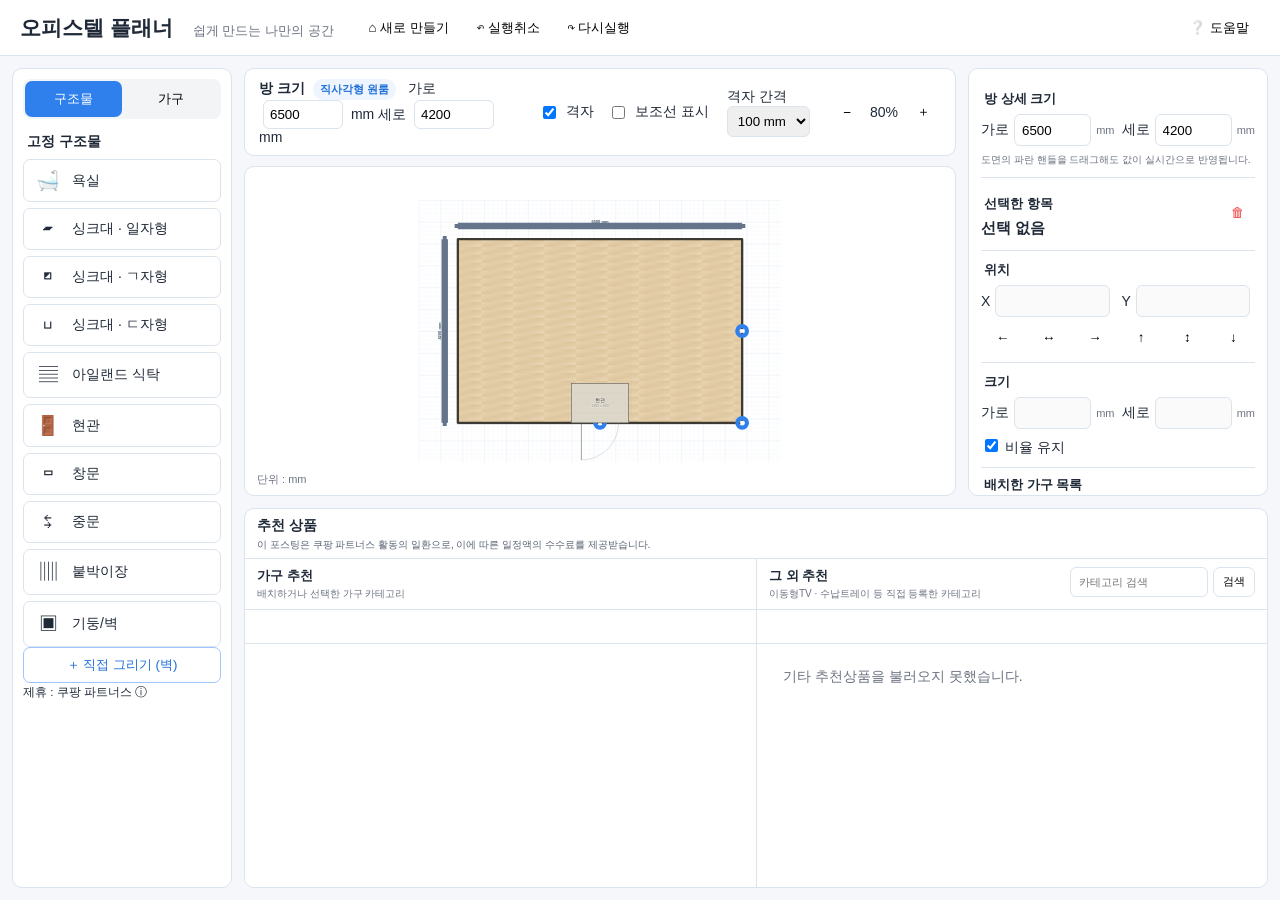
==== commit 51129650: "Add files via upload" ====
--- a/index.html
+++ b/index.html
@@ -157,8 +157,34 @@
         <h3>추천 상품</h3>
         <p class="affiliate-notice">이 포스팅은 쿠팡 파트너스 활동의 일환으로, 이에 따른 일정액의 수수료를 제공받습니다.</p>
       </div>
-      <div class="product-tabs" id="productTabs"></div>
-      <div class="product-row" id="productRow"></div>
+
+      <div class="product-split">
+        <section class="product-zone furniture-product-zone">
+          <div class="product-zone-head">
+            <div>
+              <strong>가구 추천</strong>
+              <span>배치하거나 선택한 가구 카테고리</span>
+            </div>
+          </div>
+          <div class="product-tabs" id="productTabs"></div>
+          <div class="product-row" id="productRow"></div>
+        </section>
+
+        <section class="product-zone extra-product-zone">
+          <div class="product-zone-head extra-head">
+            <div>
+              <strong>그 외 추천</strong>
+              <span>이동형TV · 수납트레이 등 직접 등록한 카테고리</span>
+            </div>
+            <div class="extra-product-search">
+              <input id="extraProductSearch" type="search" placeholder="카테고리 검색">
+              <button id="extraProductSearchBtn" type="button">검색</button>
+            </div>
+          </div>
+          <div id="extraProductCategoryHint" class="extra-category-hint"></div>
+          <div class="product-row" id="extraProductRow"></div>
+        </section>
+      </div>
     </section>
   </main>
 
--- a/style.css
+++ b/style.css
@@ -229,3 +229,129 @@
 
 /* UI cleanup */
 .recommend-box{display:none!important;}
+
+
+/* =========================================================
+   추천상품 2분할
+   왼쪽: 배치/선택한 가구 카테고리
+   오른쪽: 관리자에서 수동 등록한 기타 카테고리
+   ========================================================= */
+.product-split{
+    height:calc(100% - 48px);
+    min-height:0;
+    display:grid;
+    grid-template-columns:minmax(0,1fr) minmax(0,1fr);
+    border-top:0;
+}
+.product-zone{
+    min-width:0;
+    min-height:0;
+    overflow:hidden;
+    display:grid;
+    grid-template-rows:auto auto minmax(0,1fr);
+    background:#fff;
+}
+.product-zone + .product-zone{
+    border-left:1px solid var(--border);
+}
+.product-zone-head{
+    min-height:48px;
+    padding:8px 12px;
+    display:flex;
+    align-items:center;
+    justify-content:space-between;
+    gap:10px;
+    border-bottom:1px solid var(--border);
+}
+.product-zone-head strong{
+    display:block;
+    font-size:13px;
+    margin-bottom:2px;
+}
+.product-zone-head span{
+    display:block;
+    font-size:10px;
+    color:var(--muted);
+}
+.extra-head{
+    align-items:flex-start;
+}
+.extra-product-search{
+    display:flex;
+    gap:5px;
+    align-items:center;
+    flex:0 0 auto;
+}
+.extra-product-search input{
+    width:138px;
+    height:30px;
+    border:1px solid var(--border);
+    border-radius:6px;
+    padding:0 8px;
+    font-size:11px;
+}
+.extra-product-search button{
+    height:30px;
+    padding:0 9px!important;
+    border:1px solid var(--border)!important;
+    background:#fff!important;
+    font-size:11px;
+}
+.extra-category-hint{
+    min-height:34px;
+    padding:6px 10px;
+    display:flex;
+    align-items:center;
+    gap:5px;
+    overflow-x:auto;
+    overflow-y:hidden;
+    border-bottom:1px solid var(--border);
+    font-size:10px;
+    color:var(--muted);
+    white-space:nowrap;
+}
+.extra-category-chip{
+    flex:0 0 auto;
+    border:1px solid #cfe0f7;
+    background:#f5f9ff;
+    color:#1f6fda;
+    border-radius:999px;
+    padding:3px 7px;
+    cursor:pointer;
+    font-size:10px;
+}
+.product-zone .product-tabs{
+    min-width:0;
+    overflow-x:auto;
+    overflow-y:hidden;
+}
+.product-zone .product-row{
+    min-width:0;
+    width:100%;
+    height:100%;
+    min-height:0;
+    padding:8px 10px;
+}
+.product-zone .product-row.banner-only-mode .product-card.banner-only{
+    flex:0 0 142px;
+    width:142px;
+    height:100%;
+    min-height:220px;
+    max-height:264px;
+}
+.product-zone .product-row.banner-only-mode .product-card.banner-only .product-img{
+    height:100%;
+}
+.extra-product-empty{
+    padding:18px 8px;
+    color:var(--muted);
+    font-size:11px;
+}
+@media(max-width:1180px){
+    .product-split{grid-template-columns:1fr 1fr}
+}
+@media(max-width:820px){
+    .bottom-panel{height:auto!important;min-height:720px}
+    .product-split{grid-template-columns:1fr;grid-template-rows:1fr 1fr}
+    .product-zone + .product-zone{border-left:0;border-top:1px solid var(--border)}
+}
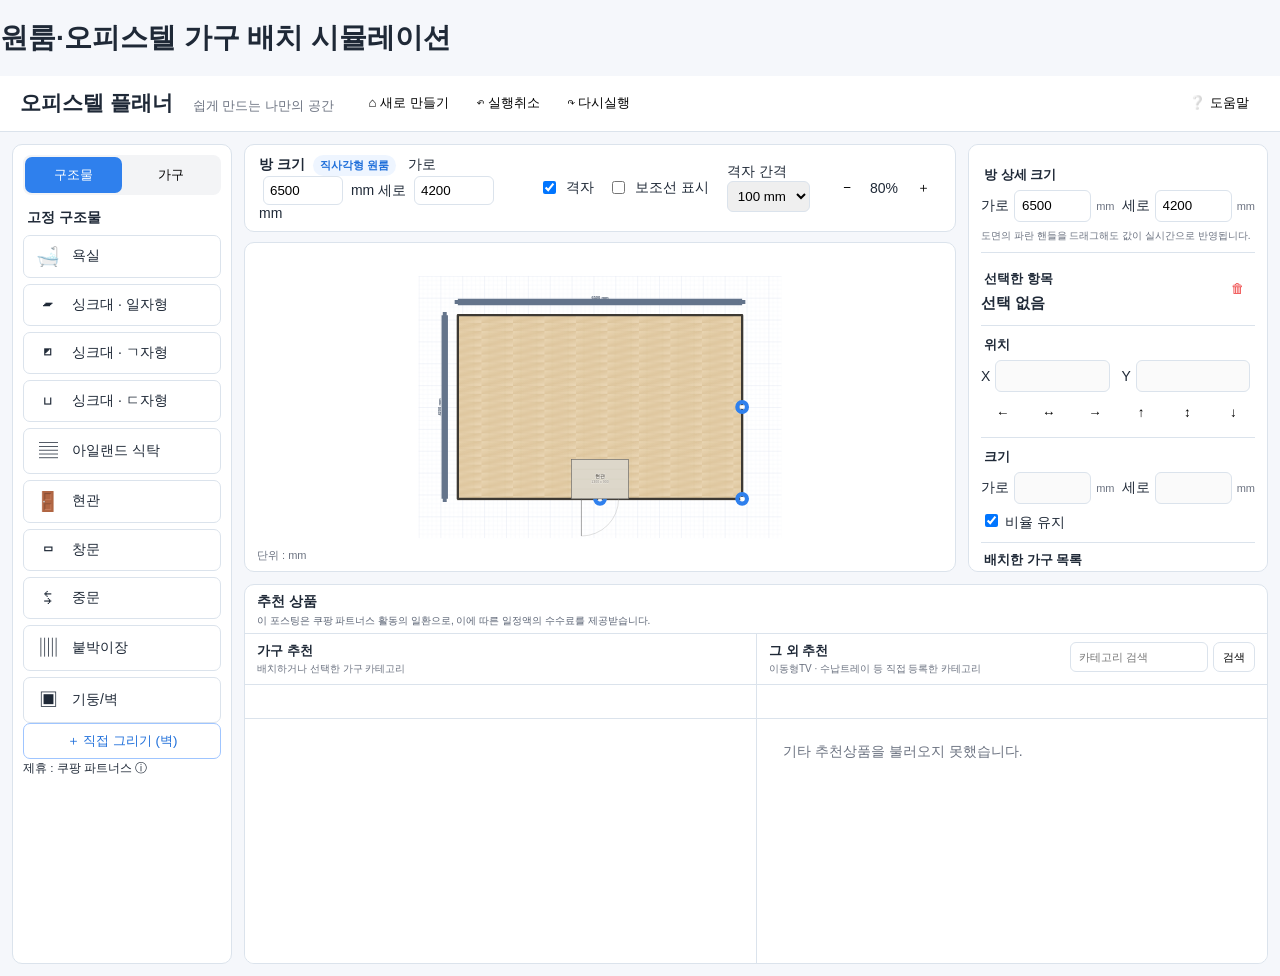
==== commit d5867dbf: "Add files via upload" ====
--- a/index.html
+++ b/index.html
@@ -3,10 +3,12 @@
 <head>
   <meta charset="utf-8" />
   <meta name="viewport" content="width=device-width, initial-scale=1" />
-  <title>오피스텔 플래너</title>
+  <meta name="description" content="원룸과 오피스텔의 침대, 책상, 소파 등 가구 배치를 미리 확인해보세요. 방 크기와 가구 크기를 직접 설정할 수 있는 무료 가구 배치 시뮬레이션입니다.">
+  <title>원룸·오피스텔 가구 배치 시뮬레이션 | 무료 방 배치 플래너</title>
   <link rel="stylesheet" href="style.css" />
 </head>
 <body>
+  <h1 class="seo-page-title">원룸·오피스텔 가구 배치 시뮬레이션</h1>
   <header class="topbar">
     <div class="brand">오피스텔 플래너 <span>쉽게 만드는 나만의 공간</span></div>
     <nav class="top-actions">
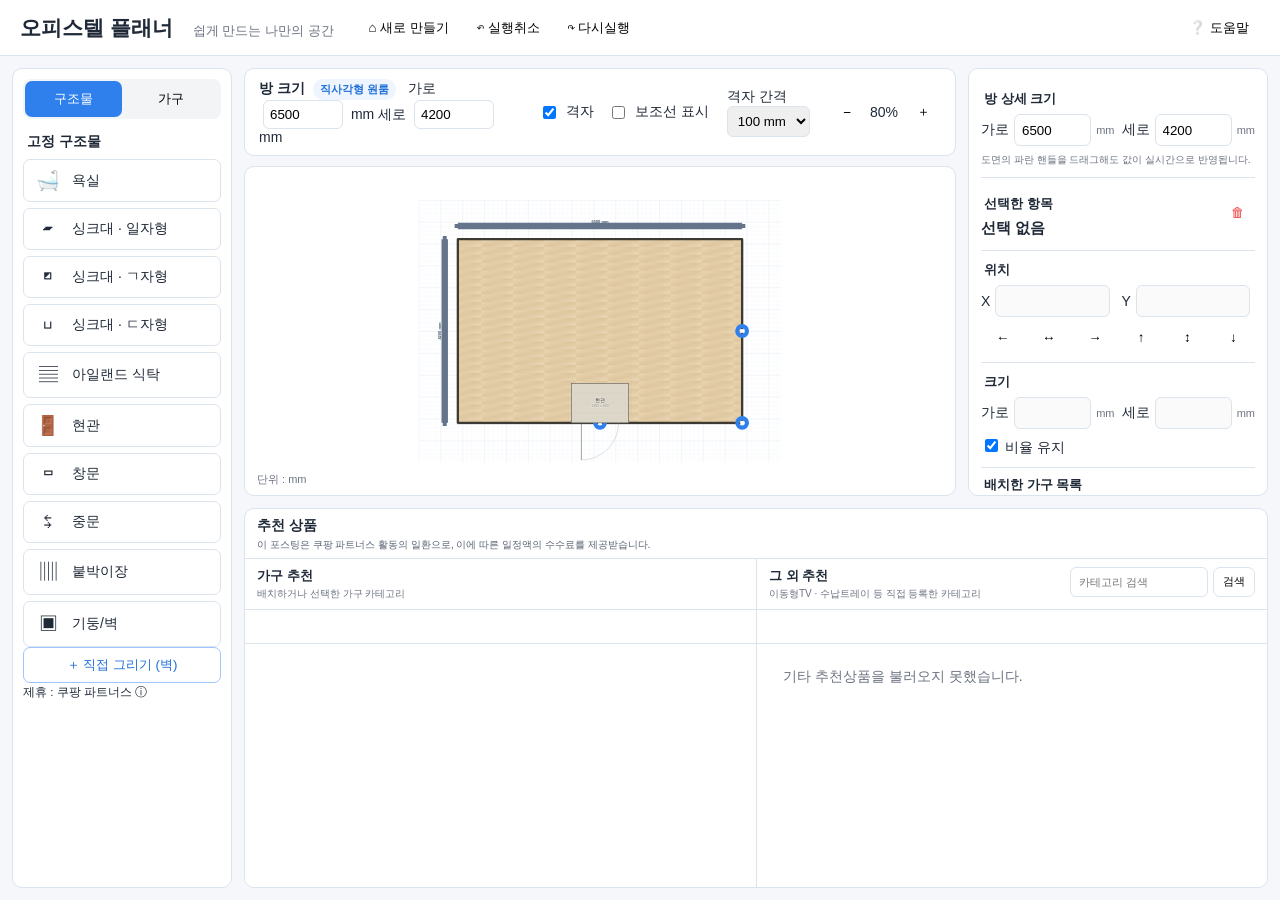
==== commit 7d2eb8ff: "Add files via upload" ====
--- a/index.html
+++ b/index.html
@@ -8,7 +8,6 @@
   <link rel="stylesheet" href="style.css" />
 </head>
 <body>
-  <h1 class="seo-page-title">원룸·오피스텔 가구 배치 시뮬레이션</h1>
   <header class="topbar">
     <div class="brand">오피스텔 플래너 <span>쉽게 만드는 나만의 공간</span></div>
     <nav class="top-actions">
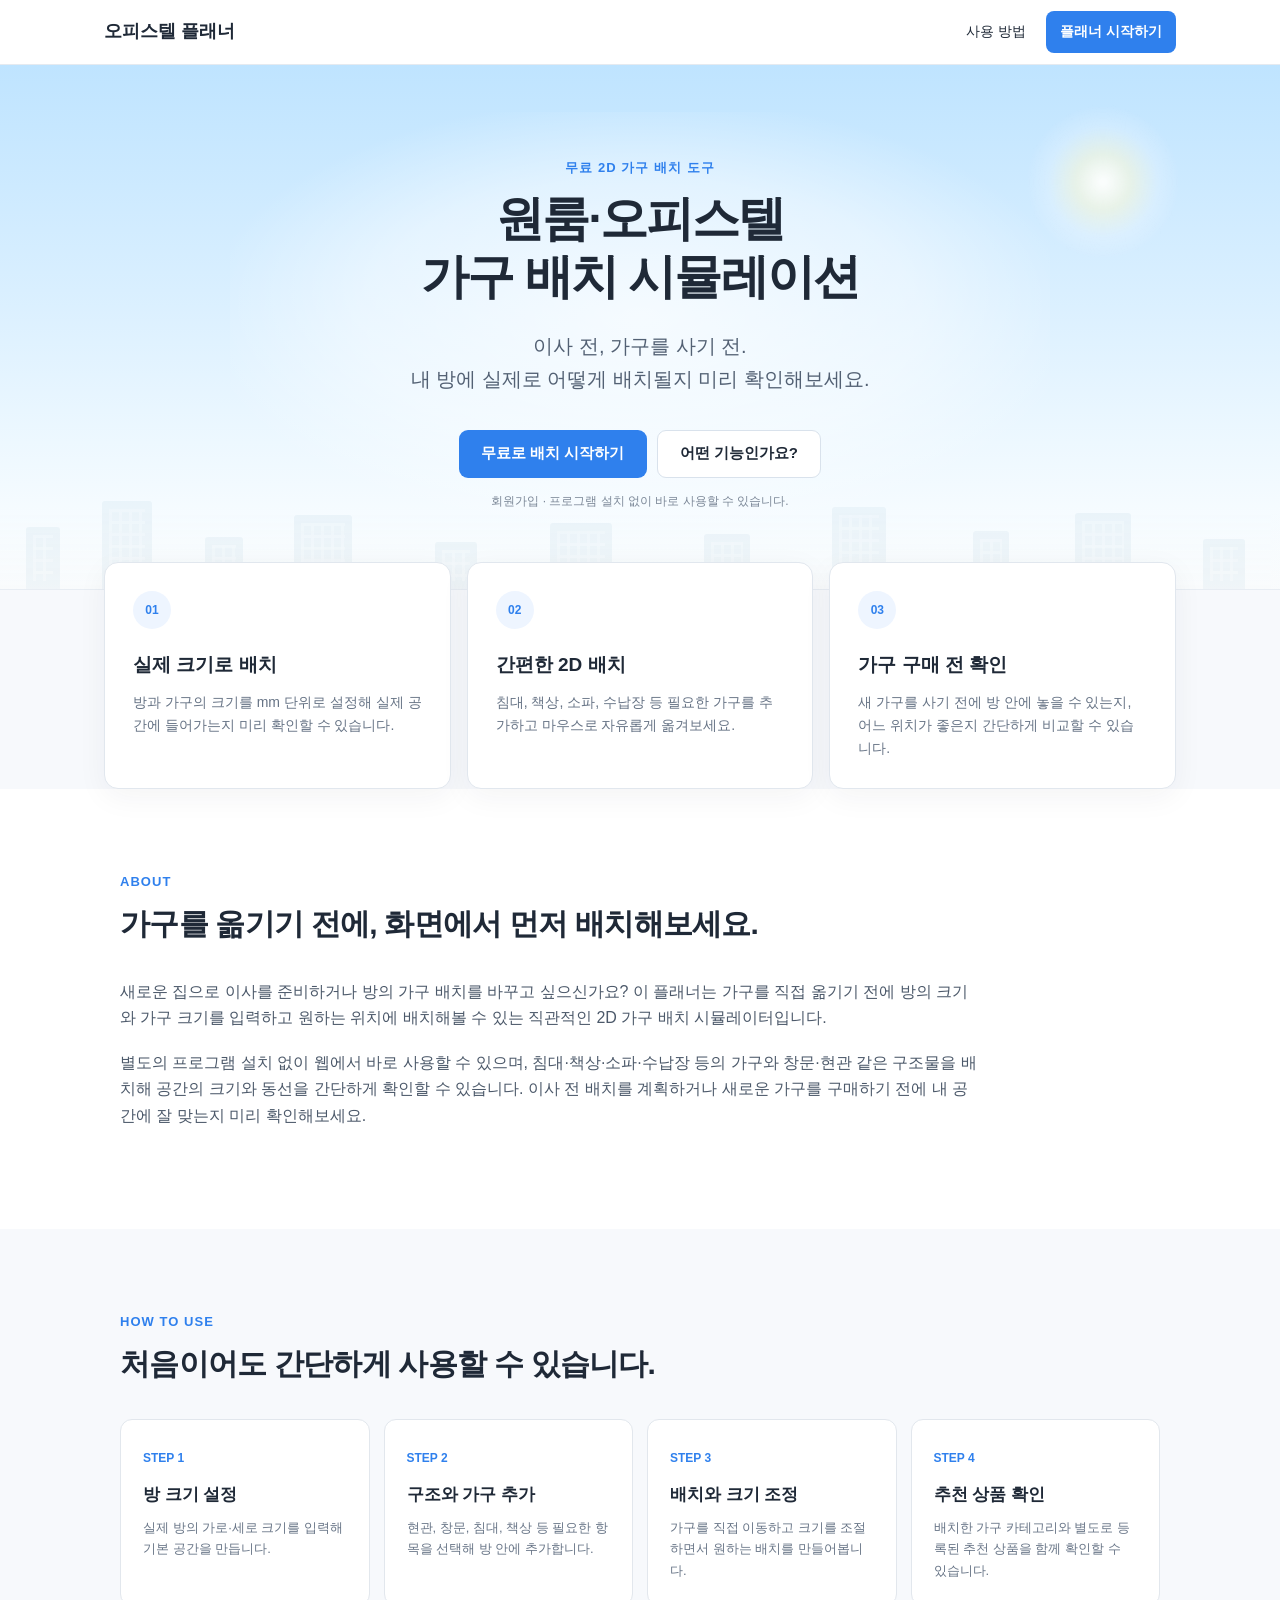
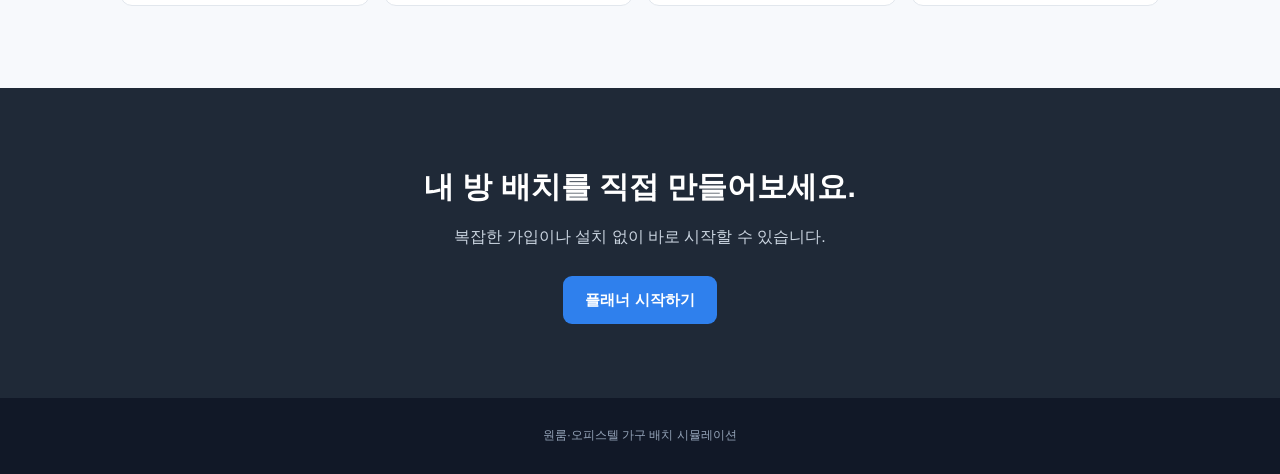
==== commit 95df3943: "Add files via upload" ====
--- a/index.html
+++ b/index.html
@@ -1,265 +1,162 @@
-<!doctype html>
+<!DOCTYPE html>
 <html lang="ko">
 <head>
-  <meta charset="utf-8" />
-  <meta name="viewport" content="width=device-width, initial-scale=1" />
-  <meta name="description" content="원룸과 오피스텔의 침대, 책상, 소파 등 가구 배치를 미리 확인해보세요. 방 크기와 가구 크기를 직접 설정할 수 있는 무료 가구 배치 시뮬레이션입니다.">
-  <title>원룸·오피스텔 가구 배치 시뮬레이션 | 무료 방 배치 플래너</title>
-  <link rel="stylesheet" href="style.css" />
+  <meta charset="UTF-8">
+  <meta name="viewport" content="width=device-width, initial-scale=1.0">
+
+  <title>원룸·오피스텔 가구 배치 시뮬레이션 | 무료 방 꾸미기</title>
+
+  <meta name="description"
+        content="원룸과 오피스텔의 침대·책상·소파 배치를 미리 확인하는 무료 가구 배치 시뮬레이터. 방 크기를 입력하고 2D 평면도로 가구를 배치해 보세요.">
+
+  <meta name="keywords"
+        content="원룸 가구배치, 오피스텔 가구배치, 방 꾸미기, 가구 시뮬레이션, 2D 평면도, 침대 배치, 무료 인테리어">
+
+  <meta property="og:title"
+        content="원룸·오피스텔 가구 배치 시뮬레이션">
+
+  <meta property="og:description"
+        content="방 크기를 입력하고 침대·책상·소파를 직접 배치해보는 무료 2D 평면도 시뮬레이터.">
+
+  <meta property="og:type" content="website">
+
+  <link rel="stylesheet" href="landing.css">
 </head>
 <body>
-  <header class="topbar">
-    <div class="brand">오피스텔 플래너 <span>쉽게 만드는 나만의 공간</span></div>
-    <nav class="top-actions">
-      <button data-action="new">⌂ 새로 만들기</button>
-      <button data-action="undo">↶ 실행취소</button>
-      <button data-action="redo">↷ 다시실행</button>
-    </nav>
-    <div class="top-right">
-      <button>❔ 도움말</button>
+  <header class="site-header">
+    <div class="header-inner">
+      <a class="brand" href="index.html">오피스텔 플래너</a>
+      <nav class="header-actions">
+        <a href="#guide">사용 방법</a>
+        <a class="header-start" href="planner.html">플래너 시작하기</a>
+      </nav>
     </div>
   </header>
 
-  <main class="app-shell">
-    <aside class="left-panel panel">
-      <div class="segmented"><button class="active" data-tab="structure">구조물</button><button data-tab="furniture">가구</button></div>
-      <section id="structureTab">
-        <h3>고정 구조물</h3>
-        <div class="tool-list" id="structureTools"></div>
-      </section>
-      <section id="furnitureTab" class="hidden">
-        <h3>가구</h3>
-        <div class="tool-list" id="furnitureTools"></div>
-      </section>
-      <button class="outline wide" id="drawWallBtn">＋ 직접 그리기 (벽)</button>
-<small>제휴 : 쿠팡 파트너스 ⓘ</small>
-      </div>
-    </aside>
+  <main>
+    <section class="hero">
+      <div class="sky-decoration" aria-hidden="true">
+        <div class="sun-glow"></div>
 
-    <section class="workspace">
-      <div class="controlbar panel">
-        <div><b>방 크기</b> <span class="room-type-badge" id="roomTypeLabel">직사각형 원룸</span> 가로 <input id="roomW" type="number" value="6500"> mm 세로 <input id="roomH" type="number" value="4200"> mm</div>
-        <div id="lshapeControls" class="lshape-controls hidden">
-          <b>ㄱ자 꺾임</b>
-          <label>X <input id="notchX" type="number" step="10" value="3430"> mm</label>
-          <label>Y <input id="notchY" type="number" step="10" value="1950"> mm</label>
+        <div class="cloud cloud-a"><i></i><b></b></div>
+        <div class="cloud cloud-b"><i></i><b></b></div>
+        <div class="cloud cloud-c"><i></i><b></b></div>
+        <div class="cloud cloud-d"><i></i><b></b></div>
+        <div class="cloud cloud-e"><i></i><b></b></div>
+
+        <div class="city-silhouette">
+          <span style="--x:2%;--w:34px;--h:62px"></span>
+          <span style="--x:8%;--w:50px;--h:88px"></span>
+          <span style="--x:16%;--w:38px;--h:52px"></span>
+          <span style="--x:23%;--w:58px;--h:74px"></span>
+          <span style="--x:34%;--w:42px;--h:47px"></span>
+          <span style="--x:43%;--w:62px;--h:66px"></span>
+          <span style="--x:55%;--w:46px;--h:55px"></span>
+          <span style="--x:65%;--w:54px;--h:82px"></span>
+          <span style="--x:76%;--w:36px;--h:58px"></span>
+          <span style="--x:84%;--w:56px;--h:76px"></span>
+          <span style="--x:94%;--w:42px;--h:50px"></span>
         </div>
-        <label><input id="gridToggle" type="checkbox" checked> 격자</label>
-        <label class="guide-toggle"><input id="guideToggle" type="checkbox"> 보조선 표시</label>
-        <label>격자 간격 <select id="gridSize"><option value="100">100 mm</option><option value="250">250 mm</option><option value="500">500 mm</option></select></label>
-        <div class="zoom"><button id="zoomOut">−</button><span id="zoomLabel">100%</span><button id="zoomIn">＋</button></div>
       </div>
 
-      <div class="canvas-wrap panel">
-        <div id="canvasViewport">
-          <svg id="floorSvg" xmlns="http://www.w3.org/2000/svg" viewBox="0 0 5200 7200" aria-label="도면 편집 영역">
-            <defs>
-              <pattern id="smallGrid" width="100" height="100" patternUnits="userSpaceOnUse"><path d="M 100 0 L 0 0 0 100" fill="none" stroke="#e9eef5" stroke-width="8"/></pattern>
-              <pattern id="grid" width="500" height="500" patternUnits="userSpaceOnUse"><rect width="500" height="500" fill="url(#smallGrid)"/><path d="M 500 0 L 0 0 0 500" fill="none" stroke="#d8e1ec" stroke-width="12"/></pattern>
-              <!-- 디테일 렌더 테스트: 바닥/가구용 패턴과 입체감 -->
-              <linearGradient id="woodBase" x1="0" y1="0" x2="1" y2="1">
-                <stop offset="0%" stop-color="#ead7b5"/>
-                <stop offset="50%" stop-color="#dfc79f"/>
-                <stop offset="100%" stop-color="#ecd9b9"/>
-              </linearGradient>
-              <pattern id="woodFloor" width="720" height="180" patternUnits="userSpaceOnUse">
-                <rect width="720" height="180" fill="url(#woodBase)"/>
-                <path d="M0 3 H720 M0 177 H720 M180 0 V180 M540 0 V180" stroke="#c5a77a" stroke-width="7" opacity=".35"/>
-                <path d="M25 55 C140 18 250 95 360 48 S585 25 690 72 M70 130 C210 95 330 150 485 115 S630 92 705 125" fill="none" stroke="#b58f5c" stroke-width="5" opacity=".18"/>
-              </pattern>
-              <linearGradient id="linenGrad" x1="0" y1="0" x2="0" y2="1">
-                <stop offset="0%" stop-color="#fffdf8"/>
-                <stop offset="100%" stop-color="#e8e1d6"/>
-              </linearGradient>
-              <linearGradient id="sofaGrad" x1="0" y1="0" x2="0" y2="1">
-                <stop offset="0%" stop-color="#eee7da"/>
-                <stop offset="100%" stop-color="#cfc3b1"/>
-              </linearGradient>
-              <linearGradient id="woodFurniture" x1="0" y1="0" x2="1" y2="1">
-                <stop offset="0%" stop-color="#d4ae78"/>
-                <stop offset="55%" stop-color="#b98855"/>
-                <stop offset="100%" stop-color="#9f6f43"/>
-              </linearGradient>
-              <filter id="furnitureShadow" x="-20%" y="-20%" width="140%" height="150%">
-                <feDropShadow dx="0" dy="22" stdDeviation="24" flood-color="#30281f" flood-opacity=".24"/>
-              </filter>
-              <filter id="softInner" x="-10%" y="-10%" width="120%" height="120%">
-                <feDropShadow dx="0" dy="8" stdDeviation="10" flood-color="#7c6a55" flood-opacity=".18"/>
-              </filter>
-            </defs>
-            <rect id="gridBg" width="5200" height="7200" fill="url(#grid)"/>
-            <g id="roomLayer"></g>
-            <g id="itemLayer"></g>
-          </svg>
+      <div class="hero-inner">
+        <p class="eyebrow">무료 2D 가구 배치 도구</p>
+        <h1>원룸·오피스텔<br>가구 배치 시뮬레이션</h1>
+        <p class="hero-lead">
+          이사 전, 가구를 사기 전.<br>
+          내 방에 실제로 어떻게 배치될지 미리 확인해보세요.
+        </p>
+        <div class="hero-actions">
+          <a class="primary-button" href="planner.html">무료로 배치 시작하기</a>
+          <a class="secondary-button" href="#about">어떤 기능인가요?</a>
         </div>
-        <div class="unit-note">단위 : mm</div>
+        <p class="hero-note">회원가입 · 프로그램 설치 없이 바로 사용할 수 있습니다.</p>
       </div>
-
     </section>
 
-    <aside class="right-panel panel">
-      <div class="room-detail-card compact-section">
-        <h3>방 상세 크기</h3>
-        <div class="compact-pair room-size-grid">
-          <label><span>가로</span><input id="detailRoomW" type="number" step="10"><em>mm</em></label>
-          <label><span>세로</span><input id="detailRoomH" type="number" step="10"><em>mm</em></label>
+    <section class="features">
+      <article class="feature-card">
+        <div class="feature-icon">01</div>
+        <h2>실제 크기로 배치</h2>
+        <p>방과 가구의 크기를 mm 단위로 설정해 실제 공간에 들어가는지 미리 확인할 수 있습니다.</p>
+      </article>
+      <article class="feature-card">
+        <div class="feature-icon">02</div>
+        <h2>간편한 2D 배치</h2>
+        <p>침대, 책상, 소파, 수납장 등 필요한 가구를 추가하고 마우스로 자유롭게 옮겨보세요.</p>
+      </article>
+      <article class="feature-card">
+        <div class="feature-icon">03</div>
+        <h2>가구 구매 전 확인</h2>
+        <p>새 가구를 사기 전에 방 안에 놓을 수 있는지, 어느 위치가 좋은지 간단하게 비교할 수 있습니다.</p>
+      </article>
+    </section>
+
+    <section class="about-section" id="about">
+      <div class="section-inner">
+        <div class="section-heading">
+          <p class="eyebrow">ABOUT</p>
+          <h2>가구를 옮기기 전에, 화면에서 먼저 배치해보세요.</h2>
         </div>
-        <div id="detailLshapeControls" class="detail-lshape hidden">
-          <label>꺾임 X <input id="detailNotchX" type="number" step="10"> mm</label>
-          <label>꺾임 Y <input id="detailNotchY" type="number" step="10"> mm</label>
+        <div class="about-copy">
+          <p>
+            새로운 집으로 이사를 준비하거나 방의 가구 배치를 바꾸고 싶으신가요?
+            이 플래너는 가구를 직접 옮기기 전에 방의 크기와 가구 크기를 입력하고
+            원하는 위치에 배치해볼 수 있는 직관적인 2D 가구 배치 시뮬레이터입니다.
+          </p>
+          <p>
+            별도의 프로그램 설치 없이 웹에서 바로 사용할 수 있으며,
+            침대·책상·소파·수납장 등의 가구와 창문·현관 같은 구조물을 배치해
+            공간의 크기와 동선을 간단하게 확인할 수 있습니다.
+            이사 전 배치를 계획하거나 새로운 가구를 구매하기 전에
+            내 공간에 잘 맞는지 미리 확인해보세요.
+          </p>
         </div>
-        <small class="room-detail-help">도면의 파란 핸들을 드래그해도 값이 실시간으로 반영됩니다.</small>
       </div>
+    </section>
 
-      <div class="property-card compact-section">
-        <div class="prop-head">
-          <div>
-            <h3>선택한 항목</h3>
-            <strong id="selectedName">침대</strong>
-            <div id="selectedSize">1500 x 2000 mm</div>
-          </div>
-          <button class="danger" id="deleteBtn">🗑</button>
+    <section class="guide-section" id="guide">
+      <div class="section-inner">
+        <div class="section-heading">
+          <p class="eyebrow">HOW TO USE</p>
+          <h2>처음이어도 간단하게 사용할 수 있습니다.</h2>
         </div>
+        <div class="guide-grid">
+          <article class="guide-step">
+            <span>STEP 1</span>
+            <h3>방 크기 설정</h3>
+            <p>실제 방의 가로·세로 크기를 입력해 기본 공간을 만듭니다.</p>
+          </article>
+          <article class="guide-step">
+            <span>STEP 2</span>
+            <h3>구조와 가구 추가</h3>
+            <p>현관, 창문, 침대, 책상 등 필요한 항목을 선택해 방 안에 추가합니다.</p>
+          </article>
+          <article class="guide-step">
+            <span>STEP 3</span>
+            <h3>배치와 크기 조정</h3>
+            <p>가구를 직접 이동하고 크기를 조절하면서 원하는 배치를 만들어봅니다.</p>
+          </article>
+          <article class="guide-step">
+            <span>STEP 4</span>
+            <h3>추천 상품 확인</h3>
+            <p>배치한 가구 카테고리와 별도로 등록된 추천 상품을 함께 확인할 수 있습니다.</p>
+          </article>
+        </div>
+      </div>
+    </section>
 
-        <hr>
-
-        <h3>위치</h3>
-        <div class="xy-row compact-pair">
-          <label><span>X</span><input id="posX" type="number"></label>
-          <label><span>Y</span><input id="posY" type="number"></label>
-        </div>
-        <div class="align-row compact-align">
-          <button data-align="left" title="왼쪽">←</button>
-          <button data-align="centerX" title="가로 중앙">↔</button>
-          <button data-align="right" title="오른쪽">→</button>
-          <button data-align="top" title="위">↑</button>
-          <button data-align="centerY" title="세로 중앙">↕</button>
-          <button data-align="bottom" title="아래">↓</button>
-        </div>
-
-        <hr>
-
-        <h3>크기</h3>
-        <div class="compact-pair item-size-pair">
-          <label><span>가로</span><input id="itemW" type="number"><em>mm</em></label>
-          <label><span>세로</span><input id="itemH" type="number"><em>mm</em></label>
-        </div>
-        <label class="check compact-check"><input id="ratioLock" type="checkbox" checked> 비율 유지</label>
-      </div>
-
-      <div class="placed-list">
-        <h3>배치한 가구 목록</h3>
-        <ol id="placedList"></ol>
-      </div>
-    </aside>
-
-    <section class="bottom-panel panel">
-      <div class="product-panel-head">
-        <h3>추천 상품</h3>
-        <p class="affiliate-notice">이 포스팅은 쿠팡 파트너스 활동의 일환으로, 이에 따른 일정액의 수수료를 제공받습니다.</p>
-      </div>
-
-      <div class="product-split">
-        <section class="product-zone furniture-product-zone">
-          <div class="product-zone-head">
-            <div>
-              <strong>가구 추천</strong>
-              <span>배치하거나 선택한 가구 카테고리</span>
-            </div>
-          </div>
-          <div class="product-tabs" id="productTabs"></div>
-          <div class="product-row" id="productRow"></div>
-        </section>
-
-        <section class="product-zone extra-product-zone">
-          <div class="product-zone-head extra-head">
-            <div>
-              <strong>그 외 추천</strong>
-              <span>이동형TV · 수납트레이 등 직접 등록한 카테고리</span>
-            </div>
-            <div class="extra-product-search">
-              <input id="extraProductSearch" type="search" placeholder="카테고리 검색">
-              <button id="extraProductSearchBtn" type="button">검색</button>
-            </div>
-          </div>
-          <div id="extraProductCategoryHint" class="extra-category-hint"></div>
-          <div class="product-row" id="extraProductRow"></div>
-        </section>
+    <section class="final-cta">
+      <div class="final-cta-inner">
+        <h2>내 방 배치를 직접 만들어보세요.</h2>
+        <p>복잡한 가입이나 설치 없이 바로 시작할 수 있습니다.</p>
+        <a class="primary-button" href="planner.html">플래너 시작하기</a>
       </div>
     </section>
   </main>
 
-  <div class="template-modal hidden" id="templateModal" role="dialog" aria-modal="true" aria-labelledby="templateModalTitle">
-    <div class="template-modal-backdrop" data-template-close></div>
-    <div class="template-dialog panel">
-      <div class="template-head">
-        <div>
-          <h2 id="templateModalTitle">새 도면 만들기</h2>
-          <p>기본 형태를 고른 뒤 내부 벽과 구조물을 개별적으로 수정할 수 있습니다.</p>
-        </div>
-        <button type="button" class="template-close" data-template-close aria-label="닫기">✕</button>
-      </div>
-
-      <div class="template-grid" id="templateGrid">
-        <button type="button" class="template-card active" data-template="rectangle">
-          <span class="template-preview rectangle"><i></i></span>
-          <strong>직사각형 원룸</strong>
-          <small>가장 기본적인 원룸 구조</small>
-        </button>
-        <button type="button" class="template-card" data-template="lshape">
-          <span class="template-preview lshape"><i></i></span>
-          <strong>ㄱ자형 원룸</strong>
-          <small>한쪽 공간이 꺾여 있는 구조</small>
-        </button>
-        <button type="button" class="template-card" data-template="oneHalf">
-          <span class="template-preview onehalf"><i></i></span>
-          <strong>1.5룸</strong>
-          <small>침실 공간이 일부 분리된 구조</small>
-        </button>
-        <button type="button" class="template-card" data-template="twoRoom">
-          <span class="template-preview tworoom"><i></i></span>
-          <strong>투룸</strong>
-          <small>방과 생활공간을 나누는 구조</small>
-        </button>
-        <button type="button" class="template-card" data-template="blank">
-          <span class="template-preview blank"><i></i></span>
-          <strong>빈 도면</strong>
-          <small>구조물 없이 직접 시작</small>
-        </button>
-      </div>
-
-      <div class="template-size">
-        <label>전체 가로 <input id="templateW" type="number" min="1500" step="10" value="6500"> mm</label>
-        <label>전체 세로 <input id="templateH" type="number" min="1500" step="10" value="4200"> mm</label>
-      </div>
-
-      <div class="template-actions">
-        <button type="button" data-template-close>취소</button>
-        <button type="button" class="primary" id="createTemplateBtn">도면 만들기</button>
-      </div>
-    </div>
-  </div>
-
-
-  <div id="itemContextMenu" class="context-menu hidden" role="menu" aria-hidden="true">
-    <button type="button" data-context-action="rotateLeft">↶ 왼쪽 90° 회전</button>
-    <button type="button" data-context-action="rotateRight">↷ 오른쪽 90° 회전</button>
-    <div class="context-menu-separator hidden" data-flip-separator></div>
-    <button type="button" class="hidden" data-context-action="flipHorizontal">↔ 좌우 반전</button>
-    <div class="context-menu-separator"></div>
-    <button type="button" class="context-danger" data-context-action="delete">삭제</button>
-  </div>
-
-
-  <div id="roomContextMenu" class="context-menu hidden" role="menu" aria-hidden="true">
-    <button type="button" data-room-context-action="rotateLeft">↶ 방 왼쪽 90° 회전</button>
-    <button type="button" data-room-context-action="rotateRight">↷ 방 오른쪽 90° 회전</button>
-    <div class="context-menu-separator"></div>
-    <button type="button" data-room-context-action="flipHorizontal">↔ 방 좌우 반전</button>
-  </div>
-
-  <script src="localProductApi.js"></script>
-  <script src="d1ProductApi.js"></script>
-  <script src="app.js"></script>
+  <footer class="site-footer">
+    <p>원룸·오피스텔 가구 배치 시뮬레이션</p>
+  </footer>
 </body>
 </html>
--- a/landing.css
+++ b/landing.css
@@ -0,0 +1,290 @@
+*{box-sizing:border-box}
+html{scroll-behavior:smooth}
+body{margin:0;font-family:Arial,"Noto Sans KR",sans-serif;color:#1f2937;background:#f7f9fc;line-height:1.65}
+a{color:inherit;text-decoration:none}
+.site-header{position:sticky;top:0;z-index:20;background:rgba(255,255,255,.96);border-bottom:1px solid #e5eaf0}
+.header-inner{max-width:1120px;height:64px;margin:0 auto;padding:0 24px;display:flex;align-items:center;justify-content:space-between;gap:20px}
+.brand{font-size:18px;font-weight:800}
+.header-actions{display:flex;align-items:center;gap:20px;font-size:14px}
+.header-start{padding:9px 14px;color:#fff;background:#2f80ed;border-radius:8px;font-weight:700}
+.hero{padding:92px 24px 78px;background:linear-gradient(180deg,#f4f8fe 0%,#fff 100%);border-bottom:1px solid #e8edf3}
+.hero-inner{max-width:900px;margin:0 auto;text-align:center}
+.eyebrow{margin:0 0 12px;color:#2f80ed;font-size:13px;font-weight:800;letter-spacing:.08em}
+.hero h1{margin:0;font-size:48px;line-height:1.2;letter-spacing:-.04em}
+.hero-lead{margin:24px 0 0;color:#536174;font-size:20px}
+.hero-actions{margin-top:34px;display:flex;justify-content:center;gap:10px;flex-wrap:wrap}
+.primary-button,.secondary-button{display:inline-flex;min-height:48px;padding:0 22px;align-items:center;justify-content:center;border-radius:9px;font-size:15px;font-weight:800}
+.primary-button{background:#2f80ed;color:#fff}
+.secondary-button{background:#fff;border:1px solid #d9e2ec}
+.hero-note{margin:14px 0 0;color:#7b8797;font-size:12px}
+.features{max-width:1120px;margin:-28px auto 0;padding:0 24px;display:grid;grid-template-columns:repeat(3,1fr);gap:16px;position:relative;z-index:2}
+.feature-card{padding:28px;background:#fff;border:1px solid #e1e7ee;border-radius:14px;box-shadow:0 8px 30px rgba(31,41,55,.05)}
+.feature-icon{width:38px;height:38px;margin-bottom:20px;display:flex;align-items:center;justify-content:center;border-radius:50%;background:#eef5ff;color:#2f80ed;font-size:12px;font-weight:800}
+.feature-card h2{margin:0 0 10px;font-size:19px}
+.feature-card p{margin:0;color:#667385;font-size:14px}
+.about-section,.guide-section{padding:82px 24px}
+.about-section{background:#fff}
+.guide-section{background:#f7f9fc}
+.section-inner{max-width:1040px;margin:0 auto}
+.section-heading{margin-bottom:34px}
+.section-heading h2{margin:0;font-size:30px;line-height:1.35;letter-spacing:-.025em}
+.about-copy{max-width:860px;color:#4c596a;font-size:16px}
+.about-copy p{margin:0 0 18px}
+.guide-grid{display:grid;grid-template-columns:repeat(4,1fr);gap:14px}
+.guide-step{padding:24px 22px;background:#fff;border:1px solid #e2e7ed;border-radius:12px}
+.guide-step span{display:inline-block;margin-bottom:12px;color:#2f80ed;font-size:12px;font-weight:800}
+.guide-step h3{margin:0 0 8px;font-size:17px}
+.guide-step p{margin:0;color:#687587;font-size:13px}
+.final-cta{padding:74px 24px;background:#1f2937;color:#fff;text-align:center}
+.final-cta-inner{max-width:760px;margin:0 auto}
+.final-cta h2{margin:0;font-size:30px}
+.final-cta p{margin:12px 0 26px;color:#cbd5e1}
+.site-footer{padding:28px 24px;text-align:center;background:#111827;color:#94a3b8;font-size:12px}
+.site-footer p{margin:0}
+@media(max-width:900px){.hero h1{font-size:40px}.features{grid-template-columns:1fr;margin-top:0;padding-top:24px}.guide-grid{grid-template-columns:1fr 1fr}}
+@media(max-width:640px){.header-inner{height:58px;padding:0 16px}.header-actions>a:first-child{display:none}.hero{padding:66px 18px 58px}.hero h1{font-size:34px}.hero-lead{font-size:17px}.features,.about-section,.guide-section,.final-cta{padding-left:16px;padding-right:16px}.guide-grid{grid-template-columns:1fr}.section-heading h2,.final-cta h2{font-size:25px}}
+
+
+/* =========================================================
+   메인 HERO - CSS 하늘 + 움직이는 구름
+   이미지/GIF 없이 CSS만 사용
+   ========================================================= */
+.hero{
+  position:relative;
+  isolation:isolate;
+  overflow:hidden;
+  min-height:520px;
+  display:flex;
+  align-items:center;
+  background:
+    linear-gradient(180deg,
+      #bfe4ff 0%,
+      #d9efff 43%,
+      #edf8ff 72%,
+      #ffffff 100%);
+}
+
+.hero-inner{
+  position:relative;
+  z-index:5;
+  width:100%;
+}
+
+.sky-decoration{
+  position:absolute;
+  inset:0;
+  z-index:0;
+  overflow:hidden;
+  pointer-events:none;
+}
+
+.sun-glow{
+  position:absolute;
+  top:42px;
+  right:8%;
+  width:150px;
+  height:150px;
+  border-radius:50%;
+  background:radial-gradient(circle,
+    rgba(255,255,255,.95) 0%,
+    rgba(255,249,210,.52) 26%,
+    rgba(255,255,255,.20) 52%,
+    rgba(255,255,255,0) 74%);
+  filter:blur(2px);
+}
+
+/* 구름 기본 형태 */
+.cloud{
+  --cloud-scale:1;
+  position:absolute;
+  left:-300px;
+  width:180px;
+  height:48px;
+  border-radius:999px;
+  background:rgba(255,255,255,.78);
+  box-shadow:
+    0 8px 22px rgba(93,151,190,.08),
+    inset 0 -5px 12px rgba(196,225,242,.16);
+  opacity:.88;
+  transform:scale(var(--cloud-scale));
+  transform-origin:center;
+  will-change:transform,left;
+}
+
+.cloud::before,
+.cloud::after,
+.cloud i,
+.cloud b{
+  content:"";
+  position:absolute;
+  display:block;
+  background:inherit;
+  border-radius:50%;
+}
+
+.cloud::before{
+  width:74px;
+  height:74px;
+  left:30px;
+  bottom:12px;
+}
+
+.cloud::after{
+  width:92px;
+  height:92px;
+  left:72px;
+  bottom:8px;
+}
+
+.cloud i{
+  width:56px;
+  height:56px;
+  left:112px;
+  bottom:10px;
+}
+
+.cloud b{
+  width:48px;
+  height:48px;
+  left:8px;
+  bottom:4px;
+}
+
+/* 서로 다른 높이/크기/속도로 이동 */
+.cloud-a{
+  top:72px;
+  --cloud-scale:1.08;
+  animation:cloud-drift 54s linear infinite;
+  animation-delay:-18s;
+}
+
+.cloud-b{
+  top:185px;
+  --cloud-scale:.68;
+  opacity:.58;
+  animation:cloud-drift 72s linear infinite;
+  animation-delay:-49s;
+}
+
+.cloud-c{
+  top:315px;
+  --cloud-scale:.92;
+  opacity:.66;
+  animation:cloud-drift 63s linear infinite;
+  animation-delay:-6s;
+}
+
+.cloud-d{
+  top:115px;
+  --cloud-scale:.52;
+  opacity:.48;
+  animation:cloud-drift 88s linear infinite;
+  animation-delay:-65s;
+}
+
+.cloud-e{
+  top:390px;
+  --cloud-scale:1.18;
+  opacity:.50;
+  animation:cloud-drift 78s linear infinite;
+  animation-delay:-37s;
+}
+
+@keyframes cloud-drift{
+  from{
+    left:-320px;
+    transform:translateY(0) scale(var(--cloud-scale));
+  }
+  45%{
+    transform:translateY(-8px) scale(var(--cloud-scale));
+  }
+  to{
+    left:calc(100% + 320px);
+    transform:translateY(2px) scale(var(--cloud-scale));
+  }
+}
+
+/* 아주 연한 도시 실루엣 */
+.city-silhouette{
+  position:absolute;
+  left:0;
+  right:0;
+  bottom:0;
+  height:100px;
+  opacity:.20;
+  background:
+    linear-gradient(to top,
+      rgba(126,177,204,.22),
+      rgba(126,177,204,0) 80%);
+}
+
+.city-silhouette span{
+  position:absolute;
+  left:var(--x);
+  bottom:0;
+  width:var(--w);
+  height:var(--h);
+  border-radius:3px 3px 0 0;
+  background:rgba(99,153,184,.38);
+}
+
+.city-silhouette span::after{
+  content:"";
+  position:absolute;
+  inset:8px 7px;
+  opacity:.35;
+  background:
+    repeating-linear-gradient(
+      to right,
+      rgba(255,255,255,.8) 0 3px,
+      transparent 3px 10px
+    ),
+    repeating-linear-gradient(
+      to bottom,
+      rgba(255,255,255,.8) 0 3px,
+      transparent 3px 12px
+    );
+}
+
+/* 중앙 글자가 항상 또렷하게 보이도록 은은한 밝은 영역 */
+.hero::after{
+  content:"";
+  position:absolute;
+  z-index:1;
+  left:50%;
+  top:48%;
+  width:min(820px,82%);
+  height:410px;
+  transform:translate(-50%,-50%);
+  background:radial-gradient(ellipse,
+    rgba(255,255,255,.72) 0%,
+    rgba(255,255,255,.42) 48%,
+    rgba(255,255,255,0) 76%);
+  pointer-events:none;
+}
+
+/* 모션 최소화 설정을 사용하는 방문자에게는 구름 정지 */
+@media (prefers-reduced-motion: reduce){
+  .cloud{
+    animation:none!important;
+  }
+  .cloud-a{left:4%}
+  .cloud-b{left:76%}
+  .cloud-c{left:15%}
+  .cloud-d{left:62%}
+  .cloud-e{left:82%}
+}
+
+@media(max-width:640px){
+  .hero{
+    min-height:500px;
+  }
+  .sun-glow{
+    width:110px;
+    height:110px;
+    right:2%;
+  }
+  .city-silhouette{
+    height:72px;
+  }
+}
